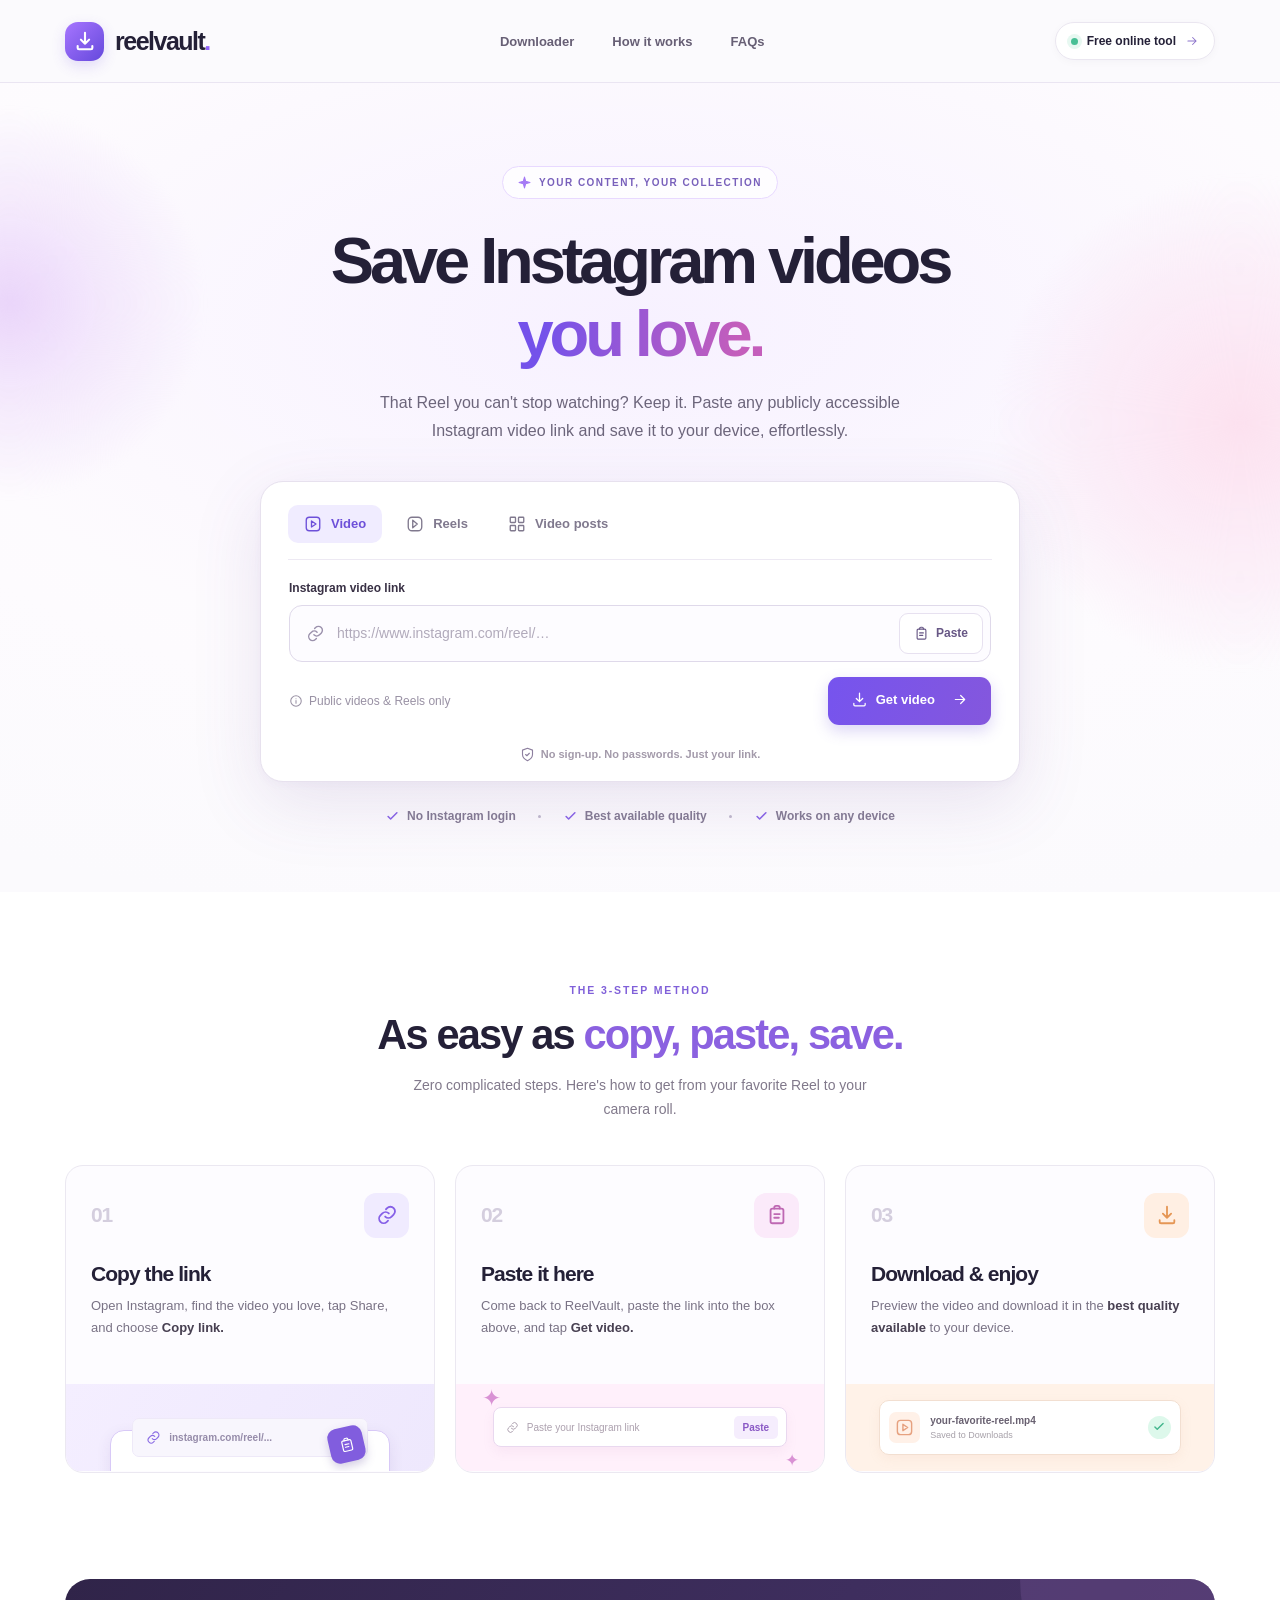
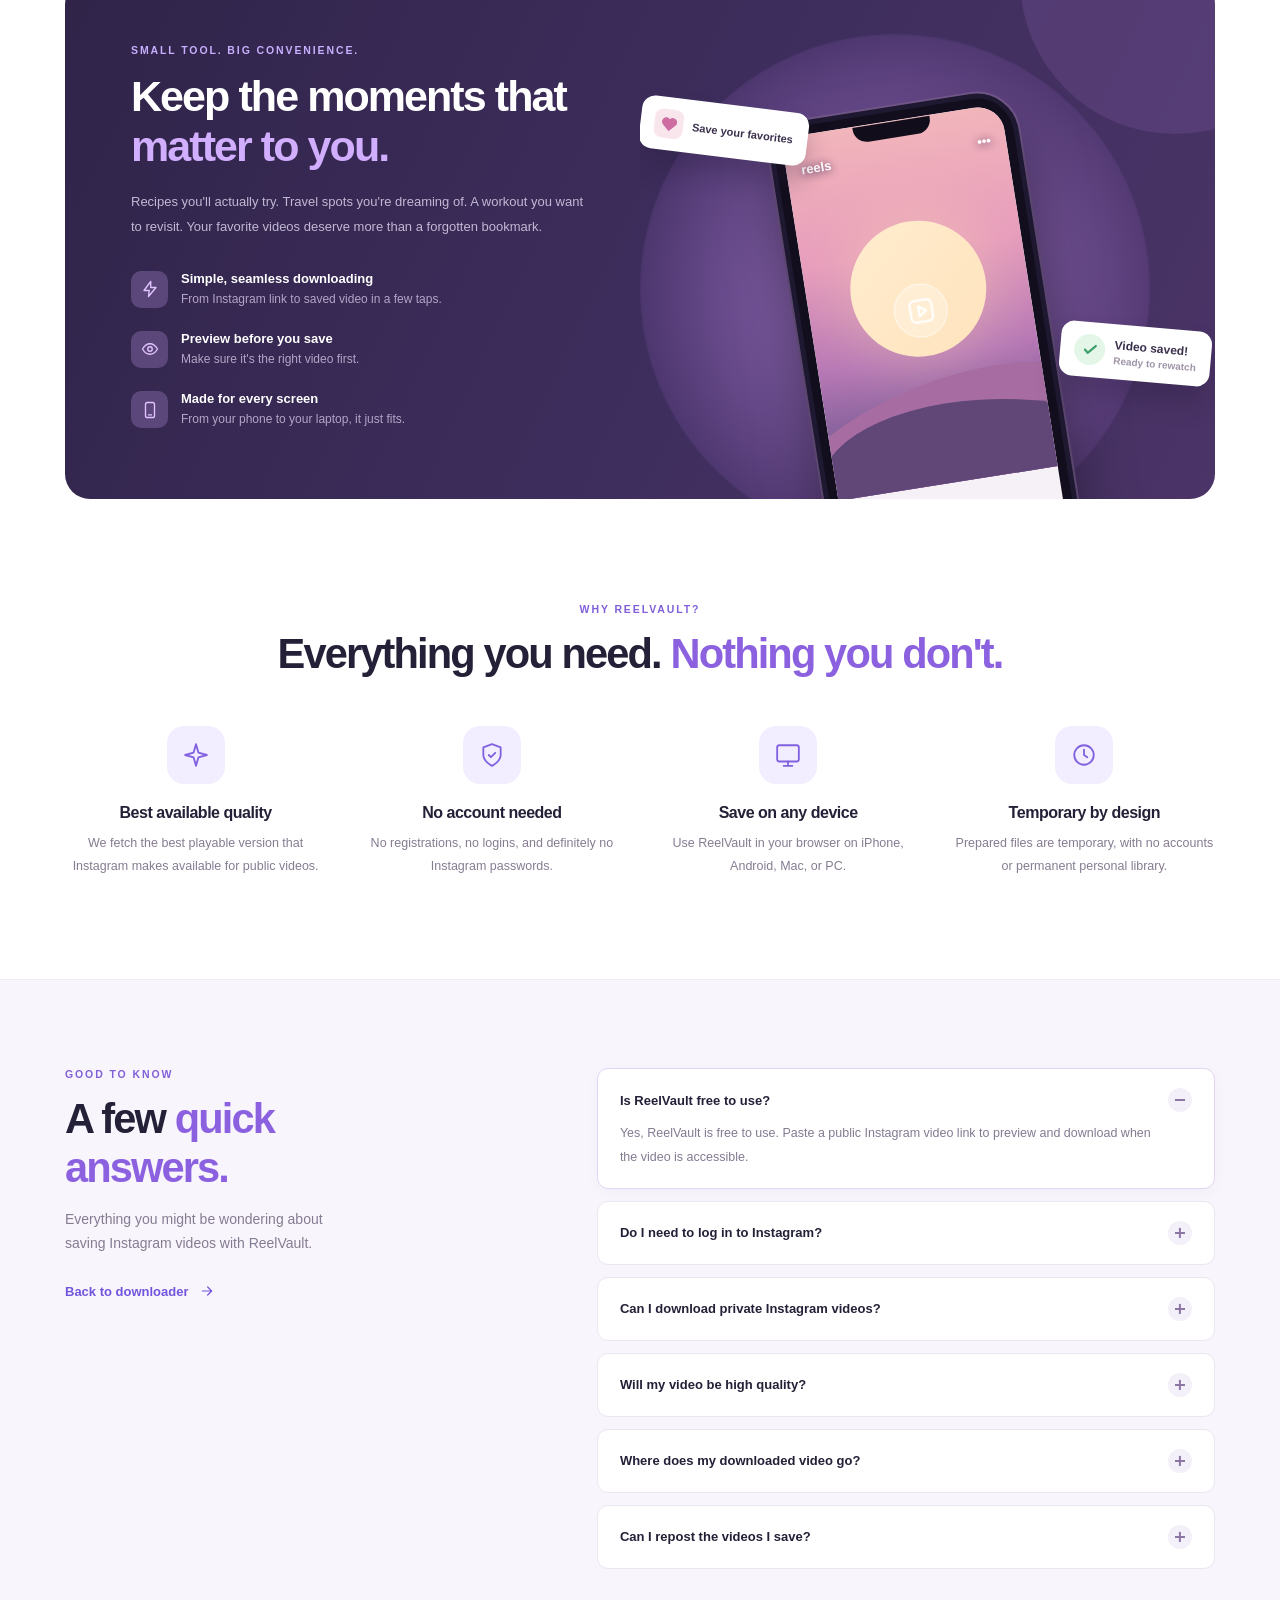
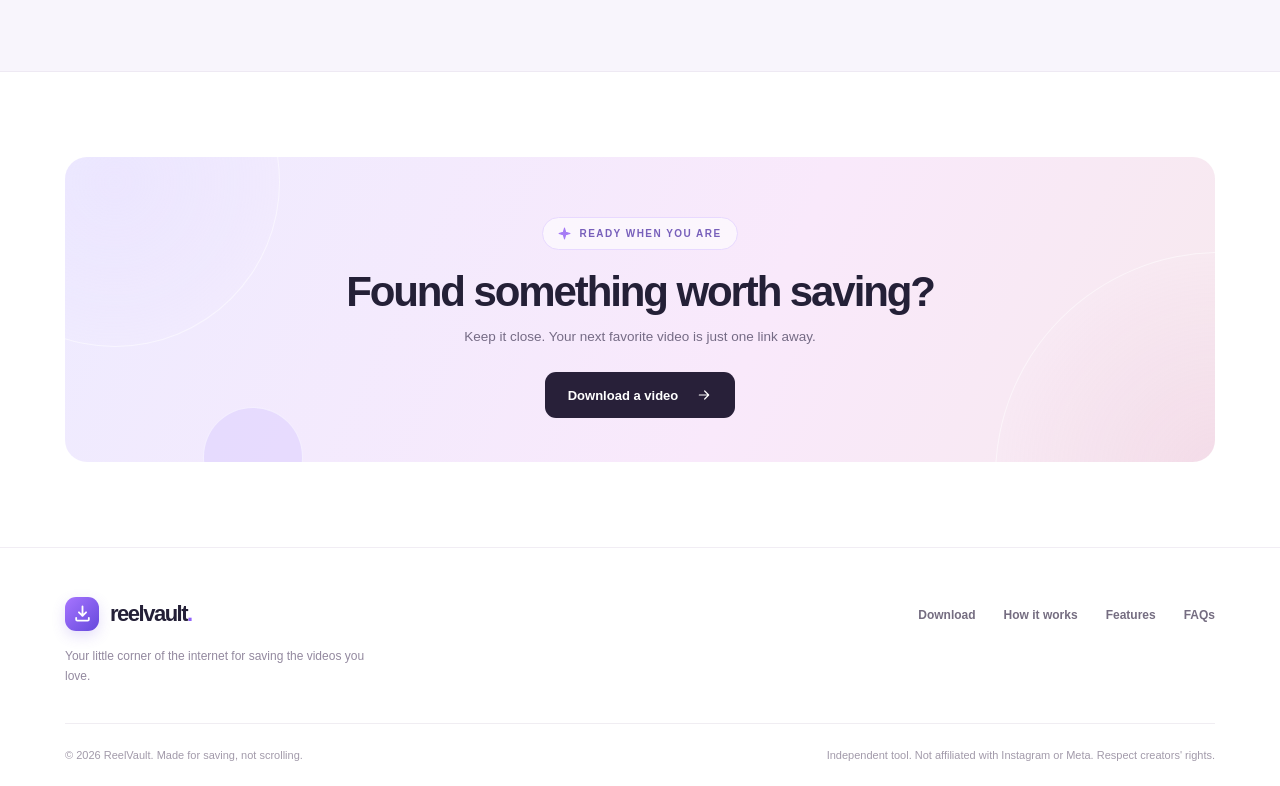
==== index.html @ 383c8a0b "Add files via upload" ====
<!DOCTYPE html>
<html lang="en">
<head>
  <meta charset="utf-8">
  <meta name="viewport" content="width=device-width,initial-scale=1,viewport-fit=cover">
  <meta name="theme-color" content="#faf9fd">
  <meta name="description" content="Save publicly accessible Instagram Reels and videos online. Paste a link, preview your video, and download in the best quality available. No login required.">
  <meta property="og:type" content="website">
  <meta property="og:title" content="ReelVault — Instagram Video Downloader">
  <meta property="og:description" content="Your favorite Instagram videos, saved for later. Just paste a link.">
  <title>Instagram Video Downloader — Download Reels & Videos | ReelVault</title>
  <link rel="icon" type="image/svg+xml" href="/favicon.svg">
  <link rel="stylesheet" href="/styles.css">
  <script src="/app.js" defer></script>
  <script type="application/ld+json">{"@context":"https://schema.org","@type":"WebApplication","name":"ReelVault Instagram Video Downloader","applicationCategory":"MultimediaApplication","operatingSystem":"Any modern browser","offers":{"@type":"Offer","price":"0","priceCurrency":"USD"},"description":"Save publicly accessible Instagram Reels and video posts with permission."}</script>
</head>
<body>
  <svg class="svg-sprite" xmlns="http://www.w3.org/2000/svg" aria-hidden="true">
    <symbol id="ico-download" viewBox="0 0 24 24"><path d="M12 3v12m0 0 4.5-4.5M12 15l-4.5-4.5M4 17.5v2A1.5 1.5 0 0 0 5.5 21h13a1.5 1.5 0 0 0 1.5-1.5v-2"/></symbol>
    <symbol id="ico-link" viewBox="0 0 24 24"><path d="M10 13.7a5 5 0 0 0 7.07 0l2.12-2.12a5 5 0 1 0-7.07-7.07L10.9 5.73M14 10.3a5 5 0 0 0-7.07 0l-2.12 2.12a5 5 0 0 0 7.07 7.07l1.25-1.25"/></symbol>
    <symbol id="ico-clipboard" viewBox="0 0 24 24"><rect x="5" y="5" width="14" height="16" rx="2"/><path d="M9 5V4a2 2 0 0 1 2-2h2a2 2 0 0 1 2 2v1M9 11h6m-6 4h5"/></symbol>
    <symbol id="ico-reel" viewBox="0 0 24 24"><rect x="3" y="3" width="18" height="18" rx="5"/><path d="m9 7 6 5-6 5z"/></symbol>
    <symbol id="ico-play" viewBox="0 0 24 24"><rect x="3" y="3" width="18" height="18" rx="4"/><path d="m10 8 6 4-6 4z"/></symbol>
    <symbol id="ico-grid" viewBox="0 0 24 24"><rect x="3" y="3" width="7" height="7" rx="1"/><rect x="14" y="3" width="7" height="7" rx="1"/><rect x="3" y="14" width="7" height="7" rx="1"/><rect x="14" y="14" width="7" height="7" rx="1"/></symbol>
    <symbol id="ico-arrow" viewBox="0 0 24 24"><path d="M5 12h14m-6-6 6 6-6 6"/></symbol>
    <symbol id="ico-check" viewBox="0 0 24 24"><path d="m5 12 4 4L19 6"/></symbol>
    <symbol id="ico-sparkle" viewBox="0 0 24 24"><path d="m12 2 2.2 7.8L22 12l-7.8 2.2L12 22l-2.2-7.8L2 12l7.8-2.2L12 2Z"/></symbol>
    <symbol id="ico-shield" viewBox="0 0 24 24"><path d="M12 22s8-4 8-10V5l-8-3-8 3v7c0 6 8 10 8 10Z"/><path d="m9 12 2 2 4-4"/></symbol>
    <symbol id="ico-zap" viewBox="0 0 24 24"><path d="m13 2-9 12h7l-1 8 10-12h-7l0-8Z"/></symbol>
    <symbol id="ico-phone" viewBox="0 0 24 24"><rect x="6" y="2" width="12" height="20" rx="2.5"/><path d="M10 18.5h4"/></symbol>
    <symbol id="ico-heart" viewBox="0 0 24 24"><path d="M20.8 4.6a5.5 5.5 0 0 0-7.8 0L12 5.7l-1.1-1.1a5.5 5.5 0 0 0-7.8 7.8L12 21l8.8-8.6a5.5 5.5 0 0 0 0-7.8Z"/></symbol>
    <symbol id="ico-monitor" viewBox="0 0 24 24"><rect x="2" y="3" width="20" height="15" rx="2"/><path d="M8 22h8m-4-4v4"/></symbol>
    <symbol id="ico-external" viewBox="0 0 24 24"><path d="M13 5h6v6m0-6-9 9"/><path d="M19 14v4a2 2 0 0 1-2 2H6a2 2 0 0 1-2-2V7a2 2 0 0 1 2-2h4"/></symbol>
    <symbol id="ico-x" viewBox="0 0 24 24"><path d="M5 5l14 14M19 5 5 19"/></symbol>
    <symbol id="ico-info" viewBox="0 0 24 24"><circle cx="12" cy="12" r="9"/><path d="M12 11v5m0-8h.01"/></symbol>
    <symbol id="ico-clock" viewBox="0 0 24 24"><circle cx="12" cy="12" r="9"/><path d="M12 7v5l3 2"/></symbol>
    <symbol id="ico-eye" viewBox="0 0 24 24"><path d="M2 12s4-7 10-7 10 7 10 7-4 7-10 7S2 12 2 12Z"/><circle cx="12" cy="12" r="3"/></symbol>
  </svg>

  <header class="site-header">
    <div class="container header-inner">
      <a class="brand" href="/" aria-label="ReelVault homepage"><span class="brand-symbol"><svg aria-hidden="true"><use href="#ico-download"/></svg></span><span>reel<span class="brand-light">vault</span><span class="brand-period">.</span></span></a>
      <nav class="main-nav" aria-label="Main navigation">
        <a href="#downloader">Downloader</a>
        <a href="#how-it-works">How it works</a>
        <a href="#faq">FAQs</a>
      </nav>
      <a class="header-pill" href="#downloader"><span class="status-dot"></span> Free online tool <svg class="small-arrow" aria-hidden="true"><use href="#ico-arrow"/></svg></a>
    </div>
  </header>

  <main>
    <section class="hero" id="downloader" aria-labelledby="hero-title">
      <div class="hero-glow glow-left" aria-hidden="true"></div><div class="hero-glow glow-right" aria-hidden="true"></div>
      <div class="container hero-content">
        <div class="eyebrow"><svg aria-hidden="true"><use href="#ico-sparkle"/></svg> YOUR CONTENT, YOUR COLLECTION</div>
        <h1 id="hero-title">Save Instagram videos <span class="gradient-text">you love.</span></h1>
        <p class="hero-description">That Reel you can't stop watching? Keep it. Paste any publicly accessible Instagram video link and save it to your device, effortlessly.</p>

        <div class="downloader-card">
          <div class="tool-tabs" role="group" aria-label="Choose Instagram content type">
            <button type="button" class="tool-tab active" data-tab="video" aria-pressed="true"><svg aria-hidden="true"><use href="#ico-play"/></svg> Video</button>
            <button type="button" class="tool-tab" data-tab="reels" aria-pressed="false"><svg aria-hidden="true"><use href="#ico-reel"/></svg> Reels</button>
            <button type="button" class="tool-tab" data-tab="posts" aria-pressed="false"><svg aria-hidden="true"><use href="#ico-grid"/></svg> Video posts</button>
          </div>
          <form id="downloader-form" novalidate>
            <label for="instagram-url" class="input-label">Instagram video link</label>
            <div class="url-field-wrap">
              <svg class="field-link-icon" aria-hidden="true"><use href="#ico-link"/></svg>
              <input id="instagram-url" name="url" type="url" inputmode="url" spellcheck="false" autocomplete="off" aria-describedby="input-help" placeholder="https://www.instagram.com/reel/…" required>
              <button type="button" class="paste-button" id="paste-btn"><svg aria-hidden="true"><use href="#ico-clipboard"/></svg> Paste</button>
            </div>
            <div class="form-actions">
              <span class="input-hint" id="input-help"><svg aria-hidden="true"><use href="#ico-info"/></svg> Public videos & Reels only</span>
              <button class="primary-button" type="submit" id="get-video-btn"><span class="button-content"><svg aria-hidden="true"><use href="#ico-download"/></svg> Get video <svg class="button-arrow" aria-hidden="true"><use href="#ico-arrow"/></svg></span><span class="loading-content" hidden><span class="spinner"></span> Finding video…</span></button>
            </div>
          </form>

          <div class="feedback" id="feedback" role="status" aria-live="polite" hidden></div>
          <div class="preview-card" id="preview-card" hidden>
            <div class="preview-eyebrow"><span class="preview-success"><svg aria-hidden="true"><use href="#ico-check"/></svg></span> Your video is ready <span class="preview-tag" id="preview-tag">REEL</span></div>
            <div class="preview-body">
              <div class="preview-thumbnail" id="preview-thumbnail"><svg aria-hidden="true"><use href="#ico-play"/></svg></div>
              <div class="preview-details">
                <div class="preview-mini">INSTAGRAM VIDEO</div>
                <h3 id="preview-title">Instagram video</h3>
                <p id="preview-meta">MP4 · Best available quality</p>
                <button class="secondary-download" id="save-video-btn" type="button"><span class="save-label"><svg aria-hidden="true"><use href="#ico-download"/></svg> Download video</span><span class="save-loading" hidden><span class="spinner"></span> Preparing download…</span></button>
              </div>
            </div>
          </div>
          <p class="tool-footer"><svg aria-hidden="true"><use href="#ico-shield"/></svg> No sign-up. No passwords. Just your link.</p>
        </div>

        <div class="hero-trust" aria-label="Features"><span><svg aria-hidden="true"><use href="#ico-check"/></svg> No Instagram login</span><i></i><span><svg aria-hidden="true"><use href="#ico-check"/></svg> Best available quality</span><i></i><span><svg aria-hidden="true"><use href="#ico-check"/></svg> Works on any device</span></div>
      </div>
    </section>

    <section class="steps-section" id="how-it-works" aria-labelledby="steps-title">
      <div class="container">
        <div class="section-title centered"><span class="section-kicker">THE 3-STEP METHOD</span><h2 id="steps-title">As easy as <em>copy, paste, save.</em></h2><p>Zero complicated steps. Here's how to get from your favorite Reel to your camera roll.</p></div>
        <div class="step-grid">
          <article class="step-card"><div class="step-head"><span class="step-number">01</span><span class="step-icon purple-icon"><svg aria-hidden="true"><use href="#ico-link"/></svg></span></div><h3>Copy the link</h3><p>Open Instagram, find the video you love, tap Share, and choose <strong>Copy link.</strong></p><div class="step-illustration link-illustration" aria-hidden="true"><span class="mock-browser-line"></span><span class="mock-url"><svg><use href="#ico-link"/></svg> instagram.com/reel/...</span><span class="mock-cursor"><svg><use href="#ico-clipboard"/></svg></span></div></article>
          <article class="step-card"><div class="step-head"><span class="step-number">02</span><span class="step-icon pink-icon"><svg aria-hidden="true"><use href="#ico-clipboard"/></svg></span></div><h3>Paste it here</h3><p>Come back to ReelVault, paste the link into the box above, and tap <strong>Get video.</strong></p><div class="step-illustration paste-illustration" aria-hidden="true"><span class="fake-paste-input"><svg><use href="#ico-link"/></svg> Paste your Instagram link <span>Paste</span></span><span class="tiny-spark tiny-spark-1">✦</span><span class="tiny-spark tiny-spark-2">✦</span></div></article>
          <article class="step-card"><div class="step-head"><span class="step-number">03</span><span class="step-icon orange-icon"><svg aria-hidden="true"><use href="#ico-download"/></svg></span></div><h3>Download & enjoy</h3><p>Preview the video and download it in the <strong>best quality available</strong> to your device.</p><div class="step-illustration save-illustration" aria-hidden="true"><span class="save-file"><svg><use href="#ico-play"/></svg><span><b>your-favorite-reel.mp4</b><small>Saved to Downloads</small></span><span class="file-check"><svg><use href="#ico-check"/></svg></span></span></div></article>
        </div>
      </div>
    </section>

    <section class="feature-section" id="features" aria-labelledby="feature-title">
      <div class="container feature-shell">
        <div class="feature-copy"><span class="section-kicker light-kicker">SMALL TOOL. BIG CONVENIENCE.</span><h2 id="feature-title">Keep the moments that <em>matter to you.</em></h2><p>Recipes you'll actually try. Travel spots you're dreaming of. A workout you want to revisit. Your favorite videos deserve more than a forgotten bookmark.</p>
          <ul class="feature-list">
            <li><span><svg aria-hidden="true"><use href="#ico-zap"/></svg></span><div><strong>Simple, seamless downloading</strong><small>From Instagram link to saved video in a few taps.</small></div></li>
            <li><span><svg aria-hidden="true"><use href="#ico-eye"/></svg></span><div><strong>Preview before you save</strong><small>Make sure it's the right video first.</small></div></li>
            <li><span><svg aria-hidden="true"><use href="#ico-phone"/></svg></span><div><strong>Made for every screen</strong><small>From your phone to your laptop, it just fits.</small></div></li>
          </ul>
        </div>
        <div class="feature-art" aria-hidden="true">
          <div class="art-orb orb-a"></div><div class="art-orb orb-b"></div>
          <div class="floating-note note-left"><span class="note-icon"><svg><use href="#ico-heart"/></svg></span> Save your favorites</div>
          <div class="phone-device"><div class="phone-notch"></div><div class="phone-screen"><div class="screen-top"><span>reels</span><span>•••</span></div><div class="screen-art"><div class="sun-disk"></div><div class="rolling-hill hill-back"></div><div class="rolling-hill hill-front"></div><div class="screen-play"><svg><use href="#ico-play"/></svg></div></div><div class="screen-actions"><span>♥</span><span>↗</span><span>⌑</span></div><div class="screen-caption"><div></div><div></div><div></div></div></div></div>
          <div class="floating-note note-right"><span class="note-check"><svg><use href="#ico-check"/></svg></span><span><b>Video saved!</b><small>Ready to rewatch</small></span></div>
        </div>
      </div>
    </section>

    <section class="benefits-section" aria-labelledby="benefits-title"><div class="container"><div class="section-title centered"><span class="section-kicker">WHY REELVAULT?</span><h2 id="benefits-title">Everything you need. <em>Nothing you don't.</em></h2></div><div class="benefit-grid">
      <article class="benefit"><div class="benefit-icon"><svg aria-hidden="true"><use href="#ico-sparkle"/></svg></div><h3>Best available quality</h3><p>We fetch the best playable version that Instagram makes available for public videos.</p></article>
      <article class="benefit"><div class="benefit-icon"><svg aria-hidden="true"><use href="#ico-shield"/></svg></div><h3>No account needed</h3><p>No registrations, no logins, and definitely no Instagram passwords.</p></article>
      <article class="benefit"><div class="benefit-icon"><svg aria-hidden="true"><use href="#ico-monitor"/></svg></div><h3>Save on any device</h3><p>Use ReelVault in your browser on iPhone, Android, Mac, or PC.</p></article>
      <article class="benefit"><div class="benefit-icon"><svg aria-hidden="true"><use href="#ico-clock"/></svg></div><h3>Temporary by design</h3><p>Prepared files are temporary, with no accounts or permanent personal library.</p></article>
    </div></div></section>

    <section class="faq-section" id="faq" aria-labelledby="faq-title"><div class="container faq-layout"><div class="faq-intro"><span class="section-kicker">GOOD TO KNOW</span><h2 id="faq-title">A few <em>quick answers.</em></h2><p>Everything you might be wondering about saving Instagram videos with ReelVault.</p><a href="#downloader" class="text-link">Back to downloader <svg aria-hidden="true"><use href="#ico-arrow"/></svg></a></div>
      <div class="faq-list">
        <details open><summary>Is ReelVault free to use?<span class="faq-plus"></span></summary><p>Yes, ReelVault is free to use. Paste a public Instagram video link to preview and download when the video is accessible.</p></details>
        <details><summary>Do I need to log in to Instagram?<span class="faq-plus"></span></summary><p>No. ReelVault never asks for your Instagram username or password. It only supports directly accessible public Reels and video posts.</p></details>
        <details><summary>Can I download private Instagram videos?<span class="faq-plus"></span></summary><p>No. Private, deleted, restricted, or login-required content isn't supported. Instagram can also block access to some public content.</p></details>
        <details><summary>Will my video be high quality?<span class="faq-plus"></span></summary><p>We attempt the best available MP4 video stream. Actual quality depends on what Instagram makes publicly accessible, and some videos may be unavailable.</p></details>
        <details><summary>Where does my downloaded video go?<span class="faq-plus"></span></summary><p>Usually your device's Downloads folder. On iPhone, check Safari Downloads or the Files app. You can then save the clip to Photos if you want.</p></details>
        <details><summary>Can I repost the videos I save?<span class="faq-plus"></span></summary><p>Only download and use content you own or have permission to save. Reposting or commercial reuse may require permission from the copyright holder.</p></details>
      </div>
    </div></section>

    <section class="closing-section"><div class="container closing-card"><div class="closing-decoration" aria-hidden="true"><span></span><span></span><span></span></div><div class="closing-content"><div class="eyebrow closing-eyebrow"><svg aria-hidden="true"><use href="#ico-sparkle"/></svg> READY WHEN YOU ARE</div><h2>Found something worth saving?</h2><p>Keep it close. Your next favorite video is just one link away.</p><a href="#downloader" class="closing-button">Download a video <svg aria-hidden="true"><use href="#ico-arrow"/></svg></a></div></div></section>
  </main>

  <footer class="site-footer"><div class="container"><div class="footer-main"><div><a class="brand footer-brand" href="/"><span class="brand-symbol"><svg aria-hidden="true"><use href="#ico-download"/></svg></span><span>reel<span class="brand-light">vault</span><span class="brand-period">.</span></span></a><p>Your little corner of the internet for saving the videos you love.</p></div><nav aria-label="Footer navigation"><a href="#downloader">Download</a><a href="#how-it-works">How it works</a><a href="#features">Features</a><a href="#faq">FAQs</a></nav></div><div class="footer-bottom"><span>© <span id="year">2026</span> ReelVault. Made for saving, not scrolling.</span><span>Independent tool. Not affiliated with Instagram or Meta. Respect creators' rights.</span></div></div></footer>
</body>
</html>
---- styles.css ----
:root{--ink:#242037;--ink-soft:#544e68;--muted:#797486;--purple:#7051e8;--purple-dark:#5638cb;--pink:#c75dbb;--paper:#fbfafd;--white:#fff;--border:#eae6f0;--radius:20px;--shadow:0 20px 65px rgba(63,42,122,.10);--font:Inter,ui-sans-serif,-apple-system,BlinkMacSystemFont,"Segoe UI",sans-serif}
*{box-sizing:border-box}html{scroll-behavior:smooth;scroll-padding-top:100px}body{margin:0;background:var(--paper);font-family:var(--font);color:var(--ink);-webkit-font-smoothing:antialiased}button,input{font:inherit}button{cursor:pointer}button:disabled{cursor:wait}a{color:inherit;text-decoration:none}svg{width:20px;height:20px;fill:none;stroke:currentColor;stroke-width:1.8;stroke-linecap:round;stroke-linejoin:round;flex-shrink:0}h1,h2,h3,p{margin-top:0}h1,h2,h3{letter-spacing:-.045em}p{line-height:1.7}.svg-sprite{position:absolute;width:0;height:0;overflow:hidden}.container{width:min(1150px,calc(100% - 56px));margin-inline:auto}
.site-header{height:83px;background:rgba(251,250,253,.90);border-bottom:1px solid rgba(230,224,240,.80);position:relative;z-index:10;backdrop-filter:blur(15px)}.header-inner{height:100%;display:flex;align-items:center;justify-content:space-between;gap:24px}.brand{display:inline-flex;align-items:center;gap:11px;font-size:25px;font-weight:850;letter-spacing:-1.5px;line-height:1;white-space:nowrap}.brand-symbol{width:39px;height:39px;border-radius:13px;background:linear-gradient(135deg,#a775ff,#6549dc);display:grid;place-items:center;box-shadow:0 5px 14px rgba(111,79,223,.19)}.brand-symbol svg{color:white;width:22px;height:22px;stroke-width:2.3}.brand-light{font-weight:560}.brand-period{color:#9162fa}.main-nav{display:flex;align-items:center;gap:38px;margin-left:auto;margin-right:auto}.main-nav a{font-size:13px;font-weight:650;color:#675f75;transition:color .2s}.main-nav a:hover,.footer-main nav a:hover{color:var(--purple)}.header-pill{display:flex;align-items:center;gap:9px;padding:11px 15px;background:#fff;border:1px solid var(--border);border-radius:50px;font-size:12px;font-weight:750;white-space:nowrap;box-shadow:0 2px 9px rgba(30,20,70,.03)}.header-pill:hover{border-color:#d8cef3}.status-dot{height:7px;width:7px;background:#48bf95;border-radius:50%;box-shadow:0 0 0 4px #e7f8f1}.small-arrow{width:14px;height:14px;color:#8c74cb}
.hero{min-height:686px;padding:83px 0 68px;position:relative;overflow:hidden;background:radial-gradient(ellipse 100% 75% at 50% 30%,#f7f1ff 0%,rgba(255,252,255,.6) 58%,#fbfafd 100%)}.hero-glow{position:absolute;border-radius:50%;pointer-events:none;filter:blur(3px)}.glow-left{height:400px;width:400px;background:radial-gradient(circle,#ead5fa 0,rgba(234,213,250,.5) 30%,transparent 69%);left:-190px;top:20px}.glow-right{height:500px;width:500px;background:radial-gradient(circle,#fce1ef 0,rgba(250,222,241,.38) 45%,transparent 70%);right:-210px;top:90px}.hero-content{position:relative;text-align:center;max-width:970px}.eyebrow{display:inline-flex;align-items:center;gap:8px;border:1px solid #e8d9ff;background:rgba(255,255,255,.78);padding:9px 15px;border-radius:99px;font-size:10px;letter-spacing:.145em;color:#7860bb;font-weight:800}.eyebrow svg{width:13px;height:13px;stroke-width:2;fill:#a57af5;stroke:#a57af5}.hero h1{font-size:clamp(43px,5.2vw,65px);line-height:1.13;letter-spacing:-.063em;font-weight:850;max-width:810px;margin:25px auto 18px}.gradient-text{background:linear-gradient(95deg,#7452ea 11%,#c45ebb 90%);-webkit-background-clip:text;background-clip:text;color:transparent}.hero-description{max-width:590px;margin:0 auto 36px;color:#6c657b;font-size:16px;line-height:1.75}.downloader-card{width:min(760px,100%);margin:0 auto;background:white;border:1px solid #e7e1ee;border-radius:23px;padding:23px 28px 17px;text-align:left;box-shadow:0 21px 70px rgba(99,70,150,.13),0 3px 10px rgba(99,70,150,.03);position:relative}.tool-tabs{display:flex;align-items:center;gap:8px;border-bottom:1px solid #ede9f3;margin:0 -1px 21px;padding-bottom:16px}.tool-tab{display:inline-flex;align-items:center;justify-content:center;gap:9px;border:0;background:transparent;color:#80798e;padding:10px 16px;font-size:13px;font-weight:700;border-radius:10px;transition:background .2s,color .2s}.tool-tab svg{height:18px;width:18px}.tool-tab:hover{background:#f5f2ff;color:var(--purple)}.tool-tab.active{color:#6d50d9;background:#f0ecff}.input-label{display:block;font-size:12px;font-weight:800;margin:0 0 10px;color:#393145}.url-field-wrap{border:1.5px solid #dfd9ea;background:#fdfcff;border-radius:13px;display:flex;align-items:center;gap:12px;padding:7px 7px 7px 16px;transition:border-color .2s,box-shadow .2s}.url-field-wrap:focus-within{border-color:#967bf2;box-shadow:0 0 0 4px rgba(117,84,232,.09)}.field-link-icon{width:19px;height:19px;color:#9b91ac}.url-field-wrap input{border:none;outline:none;min-width:0;flex:1;background:transparent;font-size:14px;color:var(--ink);padding:12px 0}.url-field-wrap input::placeholder{color:#b1aabb}.paste-button{border:1px solid #e7e1f0;border-radius:9px;display:inline-flex;align-items:center;justify-content:center;gap:7px;padding:12px 14px;background:#fff;color:#675785;font-size:12px;font-weight:800;transition:background .2s}.paste-button:hover{background:#f5f0ff;border-color:#d9cdf8}.paste-button svg{width:15px;height:15px}.form-actions{display:flex;justify-content:space-between;align-items:center;margin-top:15px;gap:16px}.input-hint{display:flex;align-items:center;gap:6px;font-size:12px;color:#9991a4}.input-hint svg{width:14px;height:14px}.primary-button{border:0;color:white;background:linear-gradient(108deg,#7654ee,#8457dd);border-radius:11px;box-shadow:0 6px 15px rgba(109,82,218,.24);min-height:48px;padding:0 23px;font-size:13px;font-weight:800;transition:transform .2s,filter .2s}.primary-button:hover:not(:disabled),.secondary-download:hover:not(:disabled){transform:translateY(-2px);filter:brightness(1.035)}.primary-button svg{width:17px;height:17px}.button-content,.loading-content,.save-label,.save-loading{display:inline-flex;align-items:center;justify-content:center;gap:8px}.button-content[hidden],.loading-content[hidden],.save-label[hidden],.save-loading[hidden]{display:none}.button-arrow{margin-left:9px;width:16px!important}.tool-footer{text-align:center;color:#a39aaa;font-size:11px;font-weight:550;display:flex;align-items:center;justify-content:center;gap:6px;margin:20px 0 0}.tool-footer svg{width:15px;height:15px;color:#8d7f9f}.hero-trust{display:flex;align-items:center;justify-content:center;gap:22px;margin-top:27px;color:#857c94;font-size:12px;font-weight:600}.hero-trust span{display:flex;align-items:center;gap:7px}.hero-trust svg{width:15px;height:15px;color:#8a65e8;stroke-width:2.5}.hero-trust i{display:block;width:3px;height:3px;background:#c1b9cd;border-radius:50%}
.feedback{margin-top:19px;padding:13px 15px;border-radius:10px;font-size:12.5px;line-height:1.6;font-weight:550}.feedback.error{background:#fff2f1;border:1px solid #fad8d8;color:#a44950}.feedback.info{background:#f3f0fd;border:1px solid #e2dbf9;color:#715fa7}.feedback.success{background:#effaf5;border:1px solid #cfecdf;color:#337e59}.preview-card{border:1px solid #e9e1f2;border-radius:14px;background:#fcfafe;margin-top:19px;padding:16px}.preview-card[hidden],.feedback[hidden]{display:none}.preview-eyebrow{display:flex;align-items:center;gap:8px;font-size:12px;font-weight:800;color:#413e50;margin-bottom:14px}.preview-success{width:22px;height:22px;background:#dcf7e8;color:#339a62;border-radius:50%;display:grid;place-items:center}.preview-success svg{width:14px;height:14px}.preview-tag{margin-left:auto;color:#7d65bc;background:#f0eaff;padding:5px 9px;border-radius:20px;font-size:10px;letter-spacing:.06em}.preview-body{display:flex;gap:19px;align-items:center}.preview-thumbnail{width:113px;height:123px;flex-shrink:0;display:grid;place-items:center;background:linear-gradient(140deg,#f1b3b5,#955cbb 58%,#6c64c5);border-radius:11px;position:relative;overflow:hidden;color:white}.preview-thumbnail>svg{width:30px;height:30px;z-index:1;filter:drop-shadow(0 1px 4px #0003)}.preview-thumbnail img{position:absolute;inset:0;width:100%;height:100%;object-fit:cover}.preview-details{min-width:0;flex:1}.preview-mini{font-size:10px;font-weight:850;letter-spacing:.13em;color:#9685ad;margin-bottom:7px}.preview-details h3{font-size:16px;line-height:1.35;letter-spacing:-.025em;margin:0 0 5px;overflow-wrap:anywhere;display:-webkit-box;-webkit-box-orient:vertical;-webkit-line-clamp:2;overflow:hidden}.preview-details p{font-size:12px;color:#998fa9;margin:0 0 11px;line-height:1.5}.secondary-download{background:#242035;color:#fff;border:0;border-radius:9px;padding:11px 14px;font-size:12px;font-weight:800;transition:transform .2s,filter .2s}.secondary-download svg{width:15px;height:15px}.spinner{display:inline-block;width:15px;height:15px;border-radius:50%;border:2px solid currentColor;border-right-color:transparent;animation:spin .75s linear infinite;vertical-align:middle}@keyframes spin{to{transform:rotate(360deg)}}
.section-kicker{display:block;color:#8060d9;font-size:10.5px;letter-spacing:.18em;font-weight:900;margin-bottom:15px}.section-title h2,.feature-copy h2,.faq-intro h2{font-size:clamp(32px,3.25vw,44px);line-height:1.17;font-weight:840;margin:0 0 15px}.section-title h2 em,.feature-copy h2 em,.faq-intro h2 em{font-style:normal;color:#8b61e0}.section-title p{color:#81798b;max-width:500px;margin:0 auto;font-size:14px}.centered{text-align:center}.steps-section{padding:92px 0 106px;background:#fff}.step-grid{display:grid;grid-template-columns:repeat(3,minmax(0,1fr));gap:20px;margin-top:43px}.step-card{background:#fdfcff;border:1px solid #ebe8f1;border-radius:18px;padding:27px 25px 0;min-height:308px;overflow:hidden;transition:transform .2s,box-shadow .2s}.step-card:hover{transform:translateY(-4px);box-shadow:0 14px 32px #483f6410}.step-head{display:flex;align-items:center;justify-content:space-between;margin-bottom:24px}.step-number{color:#d4cede;font-size:21px;font-weight:850;letter-spacing:-.06em}.step-icon{height:45px;width:45px;display:grid;place-items:center;border-radius:12px}.step-icon svg{width:22px;height:22px;stroke-width:2}.purple-icon{background:#f0ebff;color:#8660e7}.pink-icon{background:#fbeafa;color:#be68b3}.orange-icon{background:#ffefe3;color:#e59655}.step-card h3{font-size:21px;font-weight:830;margin:0 0 9px}.step-card p{font-size:13px;line-height:1.7;color:#797285;margin:0;min-height:72px}.step-card p strong{color:#484052;font-weight:730}.step-illustration{position:relative;margin:17px -25px 0;height:87px;background:linear-gradient(120deg,#f4eeff,#eee8fd);overflow:hidden}.link-illustration{display:flex;align-items:flex-end;justify-content:center}.mock-browser-line{position:absolute;height:69px;border:1px solid #d8c9f7;border-radius:14px 14px 0 0;background:#fff;left:12%;width:76%;bottom:-28px;box-shadow:0 5px 15px #45318316}.mock-url{display:flex;align-items:center;gap:8px;white-space:nowrap;position:relative;bottom:14px;background:#f8f6fd;padding:11px 13px;width:64%;border-radius:7px;font-size:10px;font-weight:700;color:#968caa;border:1px solid #eee9f8}.mock-url svg{width:15px;height:15px;color:#8c6ee4}.mock-cursor{position:absolute;right:19%;bottom:9px;display:grid;place-items:center;background:#815dde;color:white;border-radius:9px;width:35px;height:35px;box-shadow:0 4px 10px #6652a04a;transform:rotate(-13deg)}.mock-cursor svg{height:16px;width:16px}.paste-illustration{background:#fff0fb;display:grid;place-items:center}.fake-paste-input{height:40px;width:80%;background:white;border:1px solid #e9d8ef;box-shadow:0 5px 12px #b57fb015;display:flex;align-items:center;gap:8px;padding:7px 8px 7px 12px;border-radius:8px;color:#aca0ae;font-size:10px;white-space:nowrap}.fake-paste-input svg{width:13px;height:13px}.fake-paste-input span{margin-left:auto;background:#f5edfd;color:#8a59c5;padding:6px 9px;border-radius:5px;font-size:10px;font-weight:700}.tiny-spark{position:absolute;color:#d992d4;font-size:23px}.tiny-spark-1{top:1px;left:26px}.tiny-spark-2{bottom:0;right:25px;font-size:17px}.save-illustration{background:#fff2e8;display:grid;place-items:center}.save-file{width:82%;height:55px;background:white;border:1px solid #f2dfd1;display:flex;align-items:center;border-radius:10px;gap:10px;padding:9px;box-shadow:0 4px 12px #d6a58719}.save-file>svg{width:31px;height:31px;color:#e6a17f;background:#fff1e8;border-radius:7px;padding:6px}.save-file>span:nth-child(2){display:flex;flex-direction:column;min-width:0}.save-file b{font-size:10px;font-weight:850;color:#686070;white-space:nowrap;overflow:hidden;text-overflow:ellipsis}.save-file small{font-size:9px;color:#a7a1a9;margin-top:4px}.file-check{width:23px;height:23px;display:grid;place-items:center;border-radius:50%;color:#45b78e;background:#ddf8eb;margin-left:auto}.file-check svg{width:14px;height:14px;stroke-width:2.5}
.feature-section{padding:0 0 94px;background:#fff}.feature-shell{background:linear-gradient(115deg,#302449 0%,#3e2e5e 57%,#4b3467 100%);min-height:520px;border-radius:25px;display:grid;grid-template-columns:1fr 1fr;overflow:hidden;position:relative}.feature-copy{padding:65px 20px 60px 66px;position:relative;z-index:2}.light-kicker{color:#c9afff}.feature-copy h2{color:#fff;max-width:460px;font-size:43px}.feature-copy h2 em{color:#d2aeff}.feature-copy>p{color:#c3b8d4;max-width:456px;font-size:13px;line-height:1.9;margin:19px 0 31px}.feature-list{padding:0;margin:0;list-style:none;display:grid;gap:22px}.feature-list li{display:flex;align-items:flex-start;gap:13px}.feature-list li>span{width:37px;height:37px;border-radius:10px;background:#5b477a;color:#e1c4ff;display:grid;place-items:center;flex-shrink:0}.feature-list li>span svg{width:18px;height:18px}.feature-list li div{display:flex;flex-direction:column;gap:4px}.feature-list strong{color:#fff;font-size:13px;font-weight:800}.feature-list small{color:#b3a5c7;font-size:12px;line-height:1.6}.feature-art{min-height:500px;position:relative;display:flex;align-items:flex-end;justify-content:center;overflow:hidden}.art-orb{position:absolute;border-radius:50%;background:radial-gradient(circle,#9e74c5,rgba(138,90,178,.22) 70%,transparent 72%)}.orb-a{height:510px;width:510px;left:0;top:55px}.orb-b{height:310px;width:310px;right:-115px;top:-155px;background:#67498777}.phone-device{position:relative;margin-bottom:-110px;width:250px;height:505px;padding:9px;background:#130e1d;border:5px solid #1e1830;border-radius:42px;box-shadow:0 35px 55px #1710208a,0 0 0 2px #74598b;transform:rotate(-9deg);z-index:3}.phone-screen{background:#f6f1f7;border-radius:27px;height:100%;overflow:hidden;position:relative}.phone-notch{position:absolute;top:10px;width:78px;height:16px;background:#110d1b;border-radius:0 0 14px 14px;left:calc(50% - 39px);z-index:5}.screen-top{position:absolute;top:27px;left:15px;right:15px;display:flex;justify-content:space-between;color:#fff;font-size:13px;font-weight:850;z-index:5;text-shadow:0 1px 8px #3e274d}.screen-art{height:77%;position:relative;background:linear-gradient(180deg,#f2b5bb 0%,#e79cbd 36%,#b677b6 65%,#574d81 100%);overflow:hidden}.sun-disk{position:absolute;width:136px;height:136px;border-radius:50%;background:linear-gradient(135deg,#ffecce,#ffe3bd);left:44px;top:102px;box-shadow:0 0 70px #ffdfad77}.rolling-hill{position:absolute;width:390px;height:190px;border-radius:50% 50% 0 0}.hill-back{left:-80px;top:265px;background:#a76da3;transform:rotate(-13deg)}.hill-front{left:-20px;top:293px;background:#614778;transform:rotate(11deg)}.screen-play{position:absolute;left:calc(50% - 27px);top:45%;width:54px;height:54px;border:1.5px solid #ffffffaa;background:#ffffff44;backdrop-filter:blur(8px);border-radius:50%;display:grid;place-items:center;color:white}.screen-play svg{width:29px;height:29px}.screen-actions{display:flex;gap:14px;color:#8a688e;font-size:25px;padding:9px 18px 0}.screen-caption{display:grid;gap:7px;margin:13px 18px}.screen-caption div{background:#dbd2dd;height:6px;border-radius:10px;width:82%}.screen-caption div:nth-child(2){width:64%}.screen-caption div:nth-child(3){width:38%}.floating-note{position:absolute;background:white;border-radius:13px;padding:12px 14px;display:flex;gap:9px;align-items:center;z-index:5;box-shadow:0 17px 25px #241b3845;color:#3a304c;white-space:nowrap;font-size:11px;font-weight:800}.note-left{top:125px;left:0;transform:rotate(7deg)}.note-icon{height:29px;width:29px;border-radius:8px;background:#f9e6ed;color:#cd6da2;display:grid;place-items:center}.note-icon svg{height:16px;width:16px;fill:currentColor}.note-right{right:4px;bottom:118px;transform:rotate(5deg)}.note-check{height:31px;width:31px;border-radius:50%;background:#e4f6e8;color:#3da16e;display:grid;place-items:center}.note-check svg{height:18px;width:18px;stroke-width:3}.note-right>span:last-child{display:flex;flex-direction:column;gap:3px}.note-right b{font-size:12px}.note-right small{font-size:10px;color:#9e94a7;font-weight:550}
.benefits-section{padding:10px 0 102px;background:#fff}.benefit-grid{display:grid;grid-template-columns:repeat(4,1fr);gap:35px;margin-top:48px}.benefit{text-align:center}.benefit-icon{height:58px;width:58px;border-radius:17px;background:#f2edff;color:#8061df;display:grid;place-items:center;margin:0 auto 20px}.benefit-icon svg{width:26px;height:26px;stroke-width:1.7}.benefit h3{font-size:16px;font-weight:800;letter-spacing:-.03em;margin-bottom:10px}.benefit p{font-size:12.5px;color:#867c91;line-height:1.8;margin:0}.faq-section{padding:88px 0 102px;background:#f8f5fc;border-top:1px solid #f0ecf4;border-bottom:1px solid #eee9f3}.faq-layout{display:grid;grid-template-columns:.85fr 1.15fr;gap:75px}.faq-intro h2{max-width:330px}.faq-intro p{color:#857b92;font-size:14px;max-width:300px}.text-link{display:inline-flex;align-items:center;gap:10px;color:#7255dc;font-size:13px;font-weight:750;margin-top:14px}.text-link svg{width:16px;height:16px}.faq-list{display:grid;gap:12px}.faq-list details{background:#fff;border:1px solid #ebe6ef;border-radius:11px;padding:19px 22px;transition:border .2s}.faq-list details[open]{border-color:#e1d6f6;box-shadow:0 4px 15px #3d235808}.faq-list summary{font-size:13px;font-weight:800;display:flex;align-items:center;justify-content:space-between;gap:16px;cursor:pointer;list-style:none}.faq-list summary::-webkit-details-marker{display:none}.faq-plus{width:24px;height:24px;flex-shrink:0;background:#f4f0f9;border-radius:50%;position:relative}.faq-plus::before,.faq-plus::after{content:"";position:absolute;width:10px;height:1.8px;background:#8b76a4;top:11px;left:7px}.faq-plus::after{transform:rotate(90deg);transition:transform .2s}.faq-list details[open] .faq-plus::after{transform:rotate(0)}.faq-list details p{font-size:12.5px;line-height:1.85;color:#847a91;margin:10px 40px 0 0}
.closing-section{background:#fff;padding:85px 0}.closing-card{min-height:305px;background:linear-gradient(115deg,#eeebff,#f9e9fb 60%,#f7e9ee);border-radius:22px;text-align:center;display:grid;place-items:center;position:relative;overflow:hidden}.closing-content{position:relative;z-index:2;padding:35px}.closing-eyebrow{background:#ffffff99}.closing-content h2{font-size:clamp(29px,3.35vw,42px);letter-spacing:-.05em;margin:18px 0 10px}.closing-content p{color:#756b85;font-size:13.5px;margin-bottom:24px}.closing-button{background:#282039;color:white;border-radius:11px;display:inline-flex;align-items:center;gap:18px;padding:15px 23px;font-size:13px;font-weight:750;transition:transform .2s}.closing-button:hover{transform:translateY(-2px)}.closing-button svg{width:16px;height:16px}.closing-decoration span{position:absolute;border-radius:50%;border:1px solid #fff8}.closing-decoration span:nth-child(1){height:330px;width:330px;left:-115px;top:-140px;background:radial-gradient(circle,#e1d4ff33,transparent 70%)}.closing-decoration span:nth-child(2){height:450px;width:450px;right:-230px;bottom:-240px;background:radial-gradient(circle,#e6a7d233,transparent 70%)}.closing-decoration span:nth-child(3){height:100px;width:100px;left:12%;bottom:-45px;background:#d8caff77}
.site-footer{background:#fff;border-top:1px solid #f1edf4;padding:49px 0 25px}.footer-main{display:flex;justify-content:space-between;gap:35px;padding-bottom:36px}.footer-brand{font-size:22px}.footer-brand .brand-symbol{height:34px;width:34px;border-radius:11px}.footer-brand .brand-symbol svg{width:19px;height:19px}.footer-main p{font-size:12px;color:#93899f;max-width:310px;margin:15px 0 0}.footer-main nav{display:flex;gap:28px;align-items:flex-start;padding-top:11px}.footer-main nav a{font-size:12px;font-weight:650;color:#756d81}.footer-bottom{border-top:1px solid #f0edf2;display:flex;justify-content:space-between;align-items:center;gap:12px;padding-top:25px;font-size:11px;color:#a29aaa}
button:focus-visible,a:focus-visible,summary:focus-visible{outline:3px solid #bda5ff;outline-offset:3px}
@media(max-width:1020px){.feature-copy{padding:56px 10px 52px 48px}.feature-copy h2{font-size:37px}.phone-device{width:226px;height:465px}.note-left{left:-20px}.note-right{right:2px}.faq-layout{gap:45px}.benefit-grid{gap:22px}}
@media(max-width:740px){.container{width:min(100% - 36px,560px)}.site-header{height:70px}.brand{font-size:22px}.brand-symbol{height:35px;width:35px;border-radius:11px}.brand-symbol svg{height:20px;width:20px}.main-nav{display:none}.header-pill{font-size:10px;padding:10px 12px;gap:7px}.header-pill .small-arrow{display:none}.hero{min-height:0;padding:67px 0 59px}.hero h1{font-size:clamp(36px,8.1vw,52px);margin-top:22px;margin-bottom:17px}.hero-description{font-size:14px;line-height:1.7;margin-bottom:29px;max-width:460px}.downloader-card{padding:17px 16px 16px;border-radius:18px}.tool-tabs{padding-bottom:12px;margin-bottom:20px;gap:2px}.tool-tab{padding:10px 12px;font-size:12px;gap:6px}.tool-tab svg{width:16px;height:16px}.url-field-wrap{padding:6px 6px 6px 11px;gap:8px}.url-field-wrap input{font-size:13px}.field-link-icon{width:17px;height:17px}.paste-button{font-size:11px;padding:11px 10px}.form-actions{flex-direction:column;align-items:stretch;margin-top:12px;gap:14px}.input-hint{order:2;justify-content:center}.primary-button{width:100%;min-height:48px}.tool-footer{font-size:10px;margin-top:17px}.hero-trust{flex-wrap:wrap;gap:10px 16px;font-size:10.5px;max-width:410px;margin:22px auto 0}.hero-trust i{display:none}.eyebrow{font-size:9px}.steps-section{padding:70px 0}.section-title h2,.faq-intro h2{font-size:34px}.section-title p{font-size:13px}.step-grid{grid-template-columns:1fr;margin-top:31px;gap:15px}.step-card{min-height:0;padding:22px 22px 0}.step-card h3{font-size:20px}.step-card p{min-height:0;max-width:385px}.step-head{margin-bottom:12px}.step-illustration{height:77px;margin:22px -22px 0}.step-card:nth-child(1) .mock-url{bottom:12px}.feature-section{padding-bottom:65px}.feature-shell{grid-template-columns:1fr;border-radius:20px}.feature-copy{padding:50px 30px 18px}.feature-copy h2{font-size:35px;max-width:370px}.feature-copy>p{margin:17px 0 24px}.feature-art{min-height:390px}.phone-device{width:219px;height:441px;margin-bottom:-128px}.note-left{top:70px;left:7%}.note-right{bottom:87px;right:6%}.art-orb.orb-a{left:calc(50% - 230px);top:0}.benefits-section{padding:5px 0 65px}.benefit-grid{grid-template-columns:repeat(2,1fr);column-gap:24px;row-gap:30px;margin-top:33px}.benefit-icon{height:53px;width:53px;margin-bottom:15px}.benefit h3{font-size:14px}.benefit p{font-size:12px}.faq-section{padding:64px 0 74px}.faq-layout{grid-template-columns:1fr;gap:23px}.faq-intro h2{max-width:none}.faq-intro p{max-width:none}.faq-list details{padding:16px 17px}.closing-section{padding:62px 0}.closing-card{min-height:295px}.closing-content h2{font-size:33px}.footer-main{display:block;padding-bottom:25px}.footer-main nav{margin-top:24px;gap:17px;flex-wrap:wrap}.footer-bottom{flex-direction:column;align-items:flex-start;line-height:1.6}.preview-thumbnail{width:94px;height:110px}.preview-body{gap:12px}.preview-details h3{font-size:13px}.preview-details p{font-size:10.5px}}
@media(max-width:380px){.container{width:calc(100% - 26px)}.hero h1{font-size:35px}.header-pill{font-size:9px;padding:9px 10px}.tool-tab{padding:9px 8px;font-size:11px}.paste-button{font-size:0;gap:0;padding:12px}.paste-button svg{width:17px;height:17px}.hero-trust{gap:10px}.feature-copy{padding:44px 23px 12px}.feature-copy h2{font-size:31px}.note-left{left:-4px}.note-right{right:-3px}.benefit-grid{gap:25px 16px}.preview-mini{font-size:9px}}
@media(prefers-reduced-motion:reduce){*,*:before,*:after{scroll-behavior:auto!important;animation:none!important;transition:none!important}}
/* Keep the highlighted final phrase together across screen sizes. */
.gradient-text{white-space:nowrap}
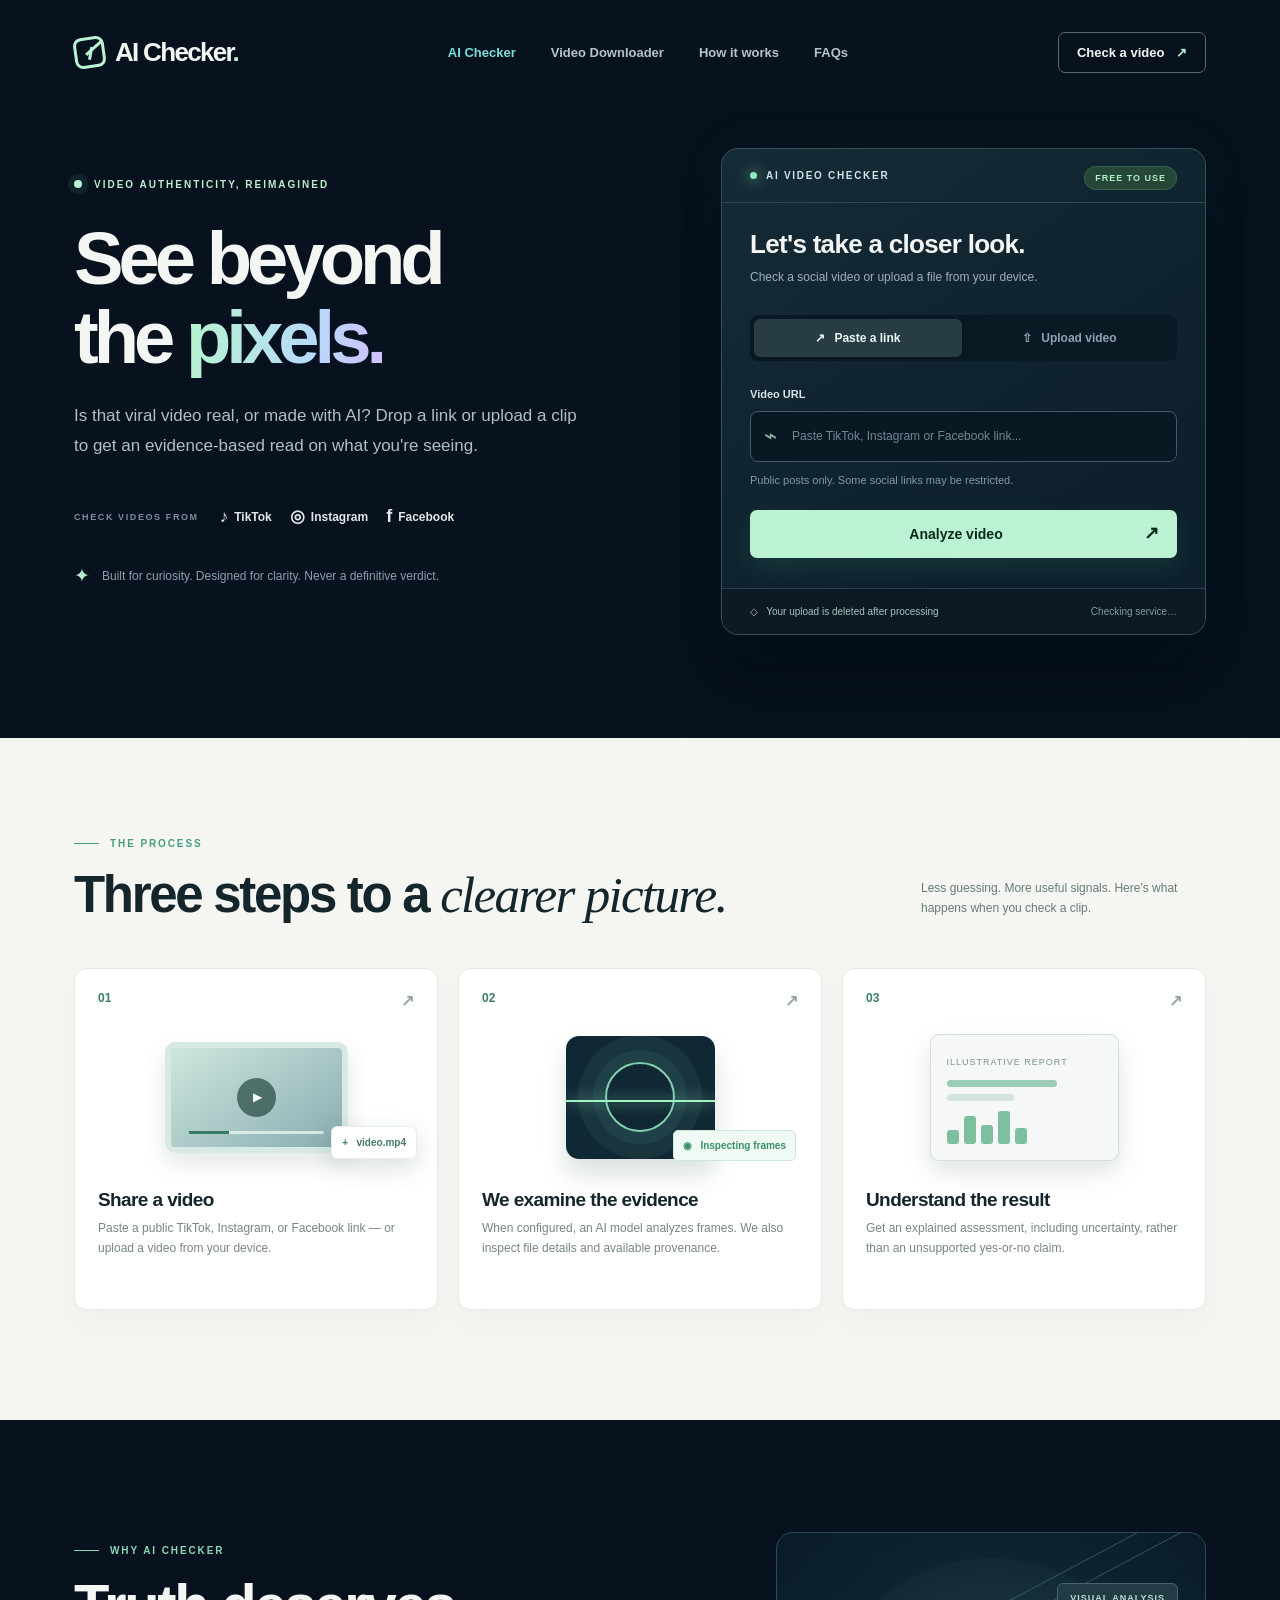
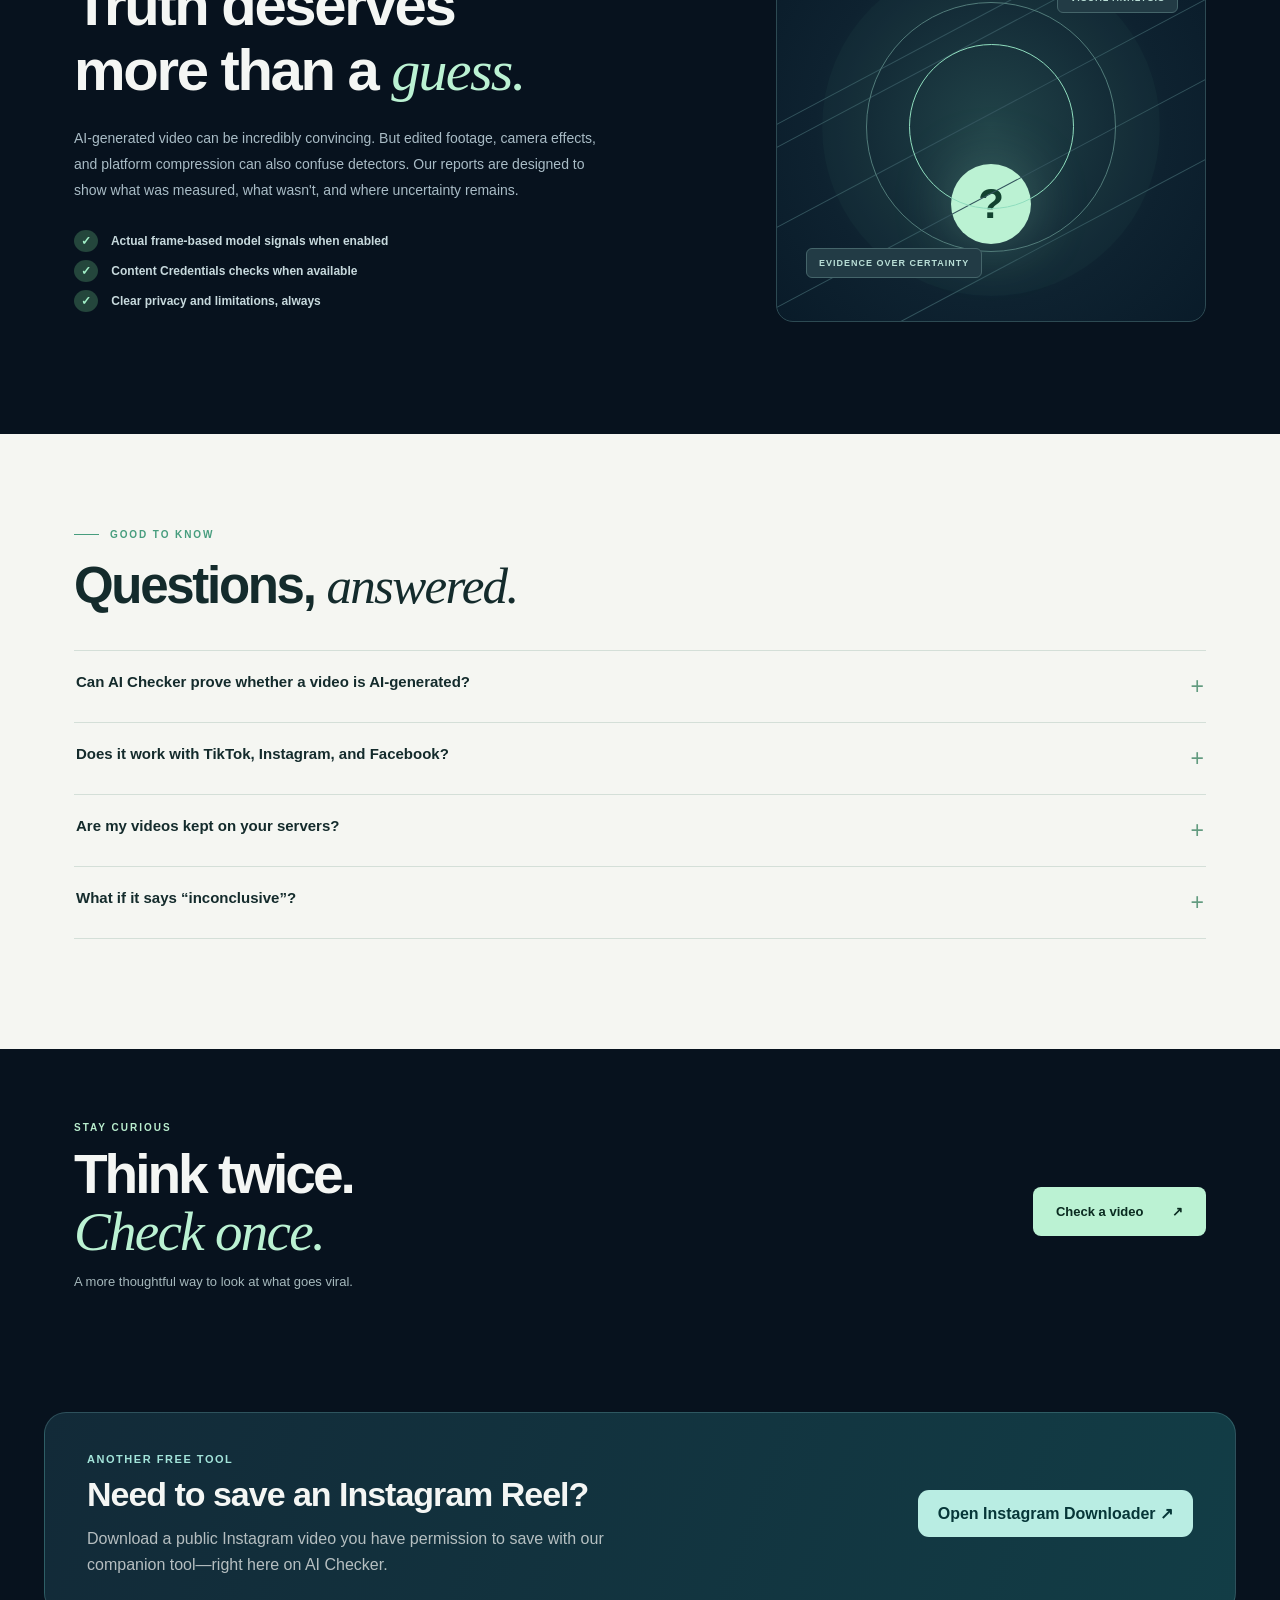
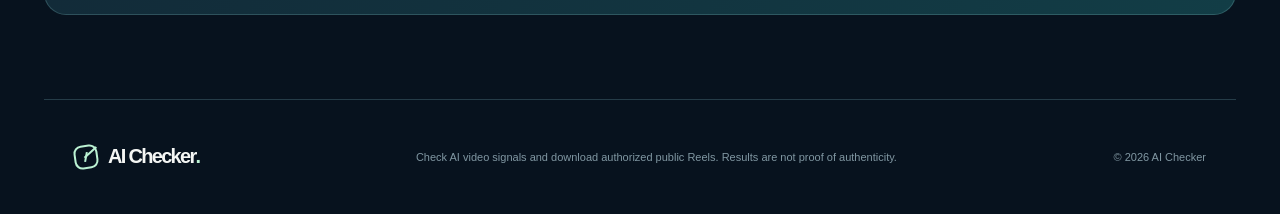
==== commit 3caa6b06: "Add files via upload" ====
--- a/index.html
+++ b/index.html
@@ -1,151 +1,79 @@
-<!DOCTYPE html>
+<!doctype html>
 <html lang="en">
 <head>
   <meta charset="utf-8">
-  <meta name="viewport" content="width=device-width,initial-scale=1,viewport-fit=cover">
-  <meta name="theme-color" content="#faf9fd">
-  <meta name="description" content="Save publicly accessible Instagram Reels and videos online. Paste a link, preview your video, and download in the best quality available. No login required.">
-  <meta property="og:type" content="website">
-  <meta property="og:title" content="ReelVault — Instagram Video Downloader">
-  <meta property="og:description" content="Your favorite Instagram videos, saved for later. Just paste a link.">
-  <title>Instagram Video Downloader — Download Reels & Videos | ReelVault</title>
-  <link rel="icon" type="image/svg+xml" href="/favicon.svg">
-  <link rel="stylesheet" href="/styles.css">
-  <script src="/app.js" defer></script>
-  <script type="application/ld+json">{"@context":"https://schema.org","@type":"WebApplication","name":"ReelVault Instagram Video Downloader","applicationCategory":"MultimediaApplication","operatingSystem":"Any modern browser","offers":{"@type":"Offer","price":"0","priceCurrency":"USD"},"description":"Save publicly accessible Instagram Reels and video posts with permission."}</script>
+  <meta name="viewport" content="width=device-width, initial-scale=1">
+  <meta name="theme-color" content="#07121e">
+  <meta name="description" content="Check whether a video shows signs of AI generation. Analyze TikTok, Instagram, Facebook videos or upload your own footage. Evidence-first reports, not guesses.">
+  <title>AI Checker — Know what you're watching.</title>
+  <link rel="icon" type="image/svg+xml" href="/checker-favicon.svg">
+  <link rel="stylesheet" href="/checker.css">
+  <script defer src="/checker.js"></script>
 </head>
 <body>
-  <svg class="svg-sprite" xmlns="http://www.w3.org/2000/svg" aria-hidden="true">
-    <symbol id="ico-download" viewBox="0 0 24 24"><path d="M12 3v12m0 0 4.5-4.5M12 15l-4.5-4.5M4 17.5v2A1.5 1.5 0 0 0 5.5 21h13a1.5 1.5 0 0 0 1.5-1.5v-2"/></symbol>
-    <symbol id="ico-link" viewBox="0 0 24 24"><path d="M10 13.7a5 5 0 0 0 7.07 0l2.12-2.12a5 5 0 1 0-7.07-7.07L10.9 5.73M14 10.3a5 5 0 0 0-7.07 0l-2.12 2.12a5 5 0 0 0 7.07 7.07l1.25-1.25"/></symbol>
-    <symbol id="ico-clipboard" viewBox="0 0 24 24"><rect x="5" y="5" width="14" height="16" rx="2"/><path d="M9 5V4a2 2 0 0 1 2-2h2a2 2 0 0 1 2 2v1M9 11h6m-6 4h5"/></symbol>
-    <symbol id="ico-reel" viewBox="0 0 24 24"><rect x="3" y="3" width="18" height="18" rx="5"/><path d="m9 7 6 5-6 5z"/></symbol>
-    <symbol id="ico-play" viewBox="0 0 24 24"><rect x="3" y="3" width="18" height="18" rx="4"/><path d="m10 8 6 4-6 4z"/></symbol>
-    <symbol id="ico-grid" viewBox="0 0 24 24"><rect x="3" y="3" width="7" height="7" rx="1"/><rect x="14" y="3" width="7" height="7" rx="1"/><rect x="3" y="14" width="7" height="7" rx="1"/><rect x="14" y="14" width="7" height="7" rx="1"/></symbol>
-    <symbol id="ico-arrow" viewBox="0 0 24 24"><path d="M5 12h14m-6-6 6 6-6 6"/></symbol>
-    <symbol id="ico-check" viewBox="0 0 24 24"><path d="m5 12 4 4L19 6"/></symbol>
-    <symbol id="ico-sparkle" viewBox="0 0 24 24"><path d="m12 2 2.2 7.8L22 12l-7.8 2.2L12 22l-2.2-7.8L2 12l7.8-2.2L12 2Z"/></symbol>
-    <symbol id="ico-shield" viewBox="0 0 24 24"><path d="M12 22s8-4 8-10V5l-8-3-8 3v7c0 6 8 10 8 10Z"/><path d="m9 12 2 2 4-4"/></symbol>
-    <symbol id="ico-zap" viewBox="0 0 24 24"><path d="m13 2-9 12h7l-1 8 10-12h-7l0-8Z"/></symbol>
-    <symbol id="ico-phone" viewBox="0 0 24 24"><rect x="6" y="2" width="12" height="20" rx="2.5"/><path d="M10 18.5h4"/></symbol>
-    <symbol id="ico-heart" viewBox="0 0 24 24"><path d="M20.8 4.6a5.5 5.5 0 0 0-7.8 0L12 5.7l-1.1-1.1a5.5 5.5 0 0 0-7.8 7.8L12 21l8.8-8.6a5.5 5.5 0 0 0 0-7.8Z"/></symbol>
-    <symbol id="ico-monitor" viewBox="0 0 24 24"><rect x="2" y="3" width="20" height="15" rx="2"/><path d="M8 22h8m-4-4v4"/></symbol>
-    <symbol id="ico-external" viewBox="0 0 24 24"><path d="M13 5h6v6m0-6-9 9"/><path d="M19 14v4a2 2 0 0 1-2 2H6a2 2 0 0 1-2-2V7a2 2 0 0 1 2-2h4"/></symbol>
-    <symbol id="ico-x" viewBox="0 0 24 24"><path d="M5 5l14 14M19 5 5 19"/></symbol>
-    <symbol id="ico-info" viewBox="0 0 24 24"><circle cx="12" cy="12" r="9"/><path d="M12 11v5m0-8h.01"/></symbol>
-    <symbol id="ico-clock" viewBox="0 0 24 24"><circle cx="12" cy="12" r="9"/><path d="M12 7v5l3 2"/></symbol>
-    <symbol id="ico-eye" viewBox="0 0 24 24"><path d="M2 12s4-7 10-7 10 7 10 7-4 7-10 7S2 12 2 12Z"/><circle cx="12" cy="12" r="3"/></symbol>
-  </svg>
-
-  <header class="site-header">
-    <div class="container header-inner">
-      <a class="brand" href="/" aria-label="ReelVault homepage"><span class="brand-symbol"><svg aria-hidden="true"><use href="#ico-download"/></svg></span><span>reel<span class="brand-light">vault</span><span class="brand-period">.</span></span></a>
-      <nav class="main-nav" aria-label="Main navigation">
-        <a href="#downloader">Downloader</a>
-        <a href="#how-it-works">How it works</a>
-        <a href="#faq">FAQs</a>
-      </nav>
-      <a class="header-pill" href="#downloader"><span class="status-dot"></span> Free online tool <svg class="small-arrow" aria-hidden="true"><use href="#ico-arrow"/></svg></a>
-    </div>
-  </header>
-
-  <main>
-    <section class="hero" id="downloader" aria-labelledby="hero-title">
-      <div class="hero-glow glow-left" aria-hidden="true"></div><div class="hero-glow glow-right" aria-hidden="true"></div>
-      <div class="container hero-content">
-        <div class="eyebrow"><svg aria-hidden="true"><use href="#ico-sparkle"/></svg> YOUR CONTENT, YOUR COLLECTION</div>
-        <h1 id="hero-title">Save Instagram videos <span class="gradient-text">you love.</span></h1>
-        <p class="hero-description">That Reel you can't stop watching? Keep it. Paste any publicly accessible Instagram video link and save it to your device, effortlessly.</p>
-
-        <div class="downloader-card">
-          <div class="tool-tabs" role="group" aria-label="Choose Instagram content type">
-            <button type="button" class="tool-tab active" data-tab="video" aria-pressed="true"><svg aria-hidden="true"><use href="#ico-play"/></svg> Video</button>
-            <button type="button" class="tool-tab" data-tab="reels" aria-pressed="false"><svg aria-hidden="true"><use href="#ico-reel"/></svg> Reels</button>
-            <button type="button" class="tool-tab" data-tab="posts" aria-pressed="false"><svg aria-hidden="true"><use href="#ico-grid"/></svg> Video posts</button>
+  <div class="site-shell">
+    <header class="topbar container">
+      <a href="/" class="brand" aria-label="AI Checker homepage"><span class="brand-symbol"><span></span></span><span>AI Checker<span class="brand-dot">.</span></span></a>
+      <nav class="main-nav" aria-label="Main navigation"><a href="/" aria-current="page">AI Checker</a><a href="/download/">Video Downloader</a><a href="#how">How it works</a><a href="#faq">FAQs</a></nav>
+      <a class="nav-cta" href="#checker">Check a video <span aria-hidden="true">↗</span></a>
+    </header>
+    <main>
+      <div class="ambient ambient-left"></div><div class="ambient ambient-right"></div>
+      <section class="hero container" id="checker">
+        <div class="hero-copy">
+          <div class="eyebrow"><span class="eyebrow-pulse"></span> VIDEO AUTHENTICITY, REIMAGINED</div>
+          <h1>See beyond<br>the <span class="gradient-text">pixels.</span></h1>
+          <p class="intro">Is that viral video real, or made with AI? Drop a link or upload a clip to get an evidence-based read on what you're seeing.</p>
+          <div class="platforms"><span>CHECK VIDEOS FROM</span><div class="platform"><span class="platform-icon">♪</span> TikTok</div><div class="platform"><span class="platform-icon">◎</span> Instagram</div><div class="platform"><span class="platform-icon">f</span> Facebook</div></div>
+          <div class="trust-note"><span class="trust-icon">✦</span><span>Built for curiosity. Designed for clarity. Never a definitive verdict.</span></div>
+        </div>
+        <div class="tool-card" id="tool">
+          <div class="tool-head"><div class="tool-heading"><span class="online-dot"></span> AI VIDEO CHECKER</div><div class="tool-head-right"><span class="free-pill">FREE TO USE</span></div></div>
+          <div class="tool-content">
+            <h2>Let's take a closer look.</h2><p class="tool-sub">Check a social video or upload a file from your device.</p>
+            <div class="tabs" role="tablist" aria-label="Choose video input">
+              <button class="tab active" id="tab-link" role="tab" aria-selected="true" aria-controls="link-panel">↗ <span>Paste a link</span></button>
+              <button class="tab" id="tab-upload" role="tab" aria-selected="false" aria-controls="upload-panel">⇧ <span>Upload video</span></button>
+            </div>
+            <div id="link-panel" role="tabpanel" aria-labelledby="tab-link">
+              <label for="url">Video URL</label>
+              <div class="link-input"><span class="input-icon">⌁</span><input id="url" type="url" autocomplete="url" spellcheck="false" placeholder="Paste TikTok, Instagram or Facebook link..."></div>
+              <p class="input-hint">Public posts only. Some social links may be restricted.</p>
+              <button type="button" class="primary-button" id="analyze-link"><span class="button-shine"></span>Analyze video <span class="button-arrow">↗</span></button>
+            </div>
+            <div id="upload-panel" role="tabpanel" aria-labelledby="tab-upload" hidden>
+              <label for="file-input">Video file</label>
+              <div class="dropzone" id="dropzone" tabindex="0" role="button" aria-label="Choose a video file"><div class="drop-icon">↑</div><strong id="file-label">Drag & drop your video here</strong><span>or <span class="browse">browse your files</span></span><small>MP4, MOV, WebM, MKV · Up to 30 MB · 10 min</small></div>
+              <input type="file" id="file-input" accept="video/mp4,video/quicktime,video/webm,video/x-matroska,video/*" hidden>
+              <button type="button" class="primary-button" id="analyze-file">Analyze uploaded video <span class="button-arrow">↗</span></button>
+            </div>
+            <div class="status" id="status" aria-live="polite" hidden><div class="spinner"></div><div><strong id="status-title">Preparing analysis...</strong><p id="status-sub">This can take a moment for larger videos.</p></div></div>
+            <div class="error-msg" id="error" role="alert" hidden></div>
           </div>
-          <form id="downloader-form" novalidate>
-            <label for="instagram-url" class="input-label">Instagram video link</label>
-            <div class="url-field-wrap">
-              <svg class="field-link-icon" aria-hidden="true"><use href="#ico-link"/></svg>
-              <input id="instagram-url" name="url" type="url" inputmode="url" spellcheck="false" autocomplete="off" aria-describedby="input-help" placeholder="https://www.instagram.com/reel/…" required>
-              <button type="button" class="paste-button" id="paste-btn"><svg aria-hidden="true"><use href="#ico-clipboard"/></svg> Paste</button>
-            </div>
-            <div class="form-actions">
-              <span class="input-hint" id="input-help"><svg aria-hidden="true"><use href="#ico-info"/></svg> Public videos & Reels only</span>
-              <button class="primary-button" type="submit" id="get-video-btn"><span class="button-content"><svg aria-hidden="true"><use href="#ico-download"/></svg> Get video <svg class="button-arrow" aria-hidden="true"><use href="#ico-arrow"/></svg></span><span class="loading-content" hidden><span class="spinner"></span> Finding video…</span></button>
-            </div>
-          </form>
-
-          <div class="feedback" id="feedback" role="status" aria-live="polite" hidden></div>
-          <div class="preview-card" id="preview-card" hidden>
-            <div class="preview-eyebrow"><span class="preview-success"><svg aria-hidden="true"><use href="#ico-check"/></svg></span> Your video is ready <span class="preview-tag" id="preview-tag">REEL</span></div>
-            <div class="preview-body">
-              <div class="preview-thumbnail" id="preview-thumbnail"><svg aria-hidden="true"><use href="#ico-play"/></svg></div>
-              <div class="preview-details">
-                <div class="preview-mini">INSTAGRAM VIDEO</div>
-                <h3 id="preview-title">Instagram video</h3>
-                <p id="preview-meta">MP4 · Best available quality</p>
-                <button class="secondary-download" id="save-video-btn" type="button"><span class="save-label"><svg aria-hidden="true"><use href="#ico-download"/></svg> Download video</span><span class="save-loading" hidden><span class="spinner"></span> Preparing download…</span></button>
-              </div>
-            </div>
+          <div class="tool-foot"><span>◇ &nbsp; Your upload is deleted after processing</span><span id="mode-label">Checking availability…</span></div>
+        </div>
+      </section>
+      <section class="report-section container" id="report-section" hidden aria-live="polite">
+        <div class="section-kicker"><span class="mini-line"></span> YOUR ANALYSIS</div>
+        <div class="report-layout">
+          <div class="report-main">
+            <div class="report-header"><div class="report-orb" id="report-orb">?</div><div><div class="report-category" id="report-category">Evidence-based assessment</div><h2 id="verdict">Your report</h2><p id="report-description"></p></div></div>
+            <div class="score-panel" id="score-panel" hidden><div class="score-top"><span>MEAN FRAME-LEVEL AI SIGNAL</span><strong id="score-value">—</strong></div><div class="score-track"><div id="score-fill"></div></div><p>This reflects a detector's signal across sampled frames, <strong>not</strong> the probability that a claim is true.</p></div>
+            <div class="report-info"><div class="report-info-title">FRAME-BY-FRAME ANALYSIS <span id="frame-count"></span></div><div id="frame-chart" class="frame-chart"></div><p id="sample-note" class="analysis-footnote"></p></div>
           </div>
-          <p class="tool-footer"><svg aria-hidden="true"><use href="#ico-shield"/></svg> No sign-up. No passwords. Just your link.</p>
+          <div class="report-aside"><div class="aside-head">THE EVIDENCE</div><div class="evidence-item"><span class="evidence-icon">◷</span><div><strong>Video details</strong><p id="video-facts">—</p></div></div><div class="evidence-item"><span class="evidence-icon">◇</span><div><strong>Content Credentials (C2PA)</strong><p id="provenance-text">—</p></div></div><div class="evidence-item"><span class="evidence-icon">✳</span><div><strong>Metadata clues</strong><p id="metadata-text">—</p></div></div><div class="aside-disclaimer">AI detectors can miss generated content or flag genuine footage. Treat this as supporting evidence, not a fact-check or proof of authenticity.</div><button class="again-btn" id="again">Analyze another video ↗</button></div>
         </div>
-
-        <div class="hero-trust" aria-label="Features"><span><svg aria-hidden="true"><use href="#ico-check"/></svg> No Instagram login</span><i></i><span><svg aria-hidden="true"><use href="#ico-check"/></svg> Best available quality</span><i></i><span><svg aria-hidden="true"><use href="#ico-check"/></svg> Works on any device</span></div>
-      </div>
-    </section>
-
-    <section class="steps-section" id="how-it-works" aria-labelledby="steps-title">
-      <div class="container">
-        <div class="section-title centered"><span class="section-kicker">THE 3-STEP METHOD</span><h2 id="steps-title">As easy as <em>copy, paste, save.</em></h2><p>Zero complicated steps. Here's how to get from your favorite Reel to your camera roll.</p></div>
-        <div class="step-grid">
-          <article class="step-card"><div class="step-head"><span class="step-number">01</span><span class="step-icon purple-icon"><svg aria-hidden="true"><use href="#ico-link"/></svg></span></div><h3>Copy the link</h3><p>Open Instagram, find the video you love, tap Share, and choose <strong>Copy link.</strong></p><div class="step-illustration link-illustration" aria-hidden="true"><span class="mock-browser-line"></span><span class="mock-url"><svg><use href="#ico-link"/></svg> instagram.com/reel/...</span><span class="mock-cursor"><svg><use href="#ico-clipboard"/></svg></span></div></article>
-          <article class="step-card"><div class="step-head"><span class="step-number">02</span><span class="step-icon pink-icon"><svg aria-hidden="true"><use href="#ico-clipboard"/></svg></span></div><h3>Paste it here</h3><p>Come back to ReelVault, paste the link into the box above, and tap <strong>Get video.</strong></p><div class="step-illustration paste-illustration" aria-hidden="true"><span class="fake-paste-input"><svg><use href="#ico-link"/></svg> Paste your Instagram link <span>Paste</span></span><span class="tiny-spark tiny-spark-1">✦</span><span class="tiny-spark tiny-spark-2">✦</span></div></article>
-          <article class="step-card"><div class="step-head"><span class="step-number">03</span><span class="step-icon orange-icon"><svg aria-hidden="true"><use href="#ico-download"/></svg></span></div><h3>Download & enjoy</h3><p>Preview the video and download it in the <strong>best quality available</strong> to your device.</p><div class="step-illustration save-illustration" aria-hidden="true"><span class="save-file"><svg><use href="#ico-play"/></svg><span><b>your-favorite-reel.mp4</b><small>Saved to Downloads</small></span><span class="file-check"><svg><use href="#ico-check"/></svg></span></span></div></article>
-        </div>
-      </div>
-    </section>
-
-    <section class="feature-section" id="features" aria-labelledby="feature-title">
-      <div class="container feature-shell">
-        <div class="feature-copy"><span class="section-kicker light-kicker">SMALL TOOL. BIG CONVENIENCE.</span><h2 id="feature-title">Keep the moments that <em>matter to you.</em></h2><p>Recipes you'll actually try. Travel spots you're dreaming of. A workout you want to revisit. Your favorite videos deserve more than a forgotten bookmark.</p>
-          <ul class="feature-list">
-            <li><span><svg aria-hidden="true"><use href="#ico-zap"/></svg></span><div><strong>Simple, seamless downloading</strong><small>From Instagram link to saved video in a few taps.</small></div></li>
-            <li><span><svg aria-hidden="true"><use href="#ico-eye"/></svg></span><div><strong>Preview before you save</strong><small>Make sure it's the right video first.</small></div></li>
-            <li><span><svg aria-hidden="true"><use href="#ico-phone"/></svg></span><div><strong>Made for every screen</strong><small>From your phone to your laptop, it just fits.</small></div></li>
-          </ul>
-        </div>
-        <div class="feature-art" aria-hidden="true">
-          <div class="art-orb orb-a"></div><div class="art-orb orb-b"></div>
-          <div class="floating-note note-left"><span class="note-icon"><svg><use href="#ico-heart"/></svg></span> Save your favorites</div>
-          <div class="phone-device"><div class="phone-notch"></div><div class="phone-screen"><div class="screen-top"><span>reels</span><span>•••</span></div><div class="screen-art"><div class="sun-disk"></div><div class="rolling-hill hill-back"></div><div class="rolling-hill hill-front"></div><div class="screen-play"><svg><use href="#ico-play"/></svg></div></div><div class="screen-actions"><span>♥</span><span>↗</span><span>⌑</span></div><div class="screen-caption"><div></div><div></div><div></div></div></div></div>
-          <div class="floating-note note-right"><span class="note-check"><svg><use href="#ico-check"/></svg></span><span><b>Video saved!</b><small>Ready to rewatch</small></span></div>
-        </div>
-      </div>
-    </section>
-
-    <section class="benefits-section" aria-labelledby="benefits-title"><div class="container"><div class="section-title centered"><span class="section-kicker">WHY REELVAULT?</span><h2 id="benefits-title">Everything you need. <em>Nothing you don't.</em></h2></div><div class="benefit-grid">
-      <article class="benefit"><div class="benefit-icon"><svg aria-hidden="true"><use href="#ico-sparkle"/></svg></div><h3>Best available quality</h3><p>We fetch the best playable version that Instagram makes available for public videos.</p></article>
-      <article class="benefit"><div class="benefit-icon"><svg aria-hidden="true"><use href="#ico-shield"/></svg></div><h3>No account needed</h3><p>No registrations, no logins, and definitely no Instagram passwords.</p></article>
-      <article class="benefit"><div class="benefit-icon"><svg aria-hidden="true"><use href="#ico-monitor"/></svg></div><h3>Save on any device</h3><p>Use ReelVault in your browser on iPhone, Android, Mac, or PC.</p></article>
-      <article class="benefit"><div class="benefit-icon"><svg aria-hidden="true"><use href="#ico-clock"/></svg></div><h3>Temporary by design</h3><p>Prepared files are temporary, with no accounts or permanent personal library.</p></article>
-    </div></div></section>
-
-    <section class="faq-section" id="faq" aria-labelledby="faq-title"><div class="container faq-layout"><div class="faq-intro"><span class="section-kicker">GOOD TO KNOW</span><h2 id="faq-title">A few <em>quick answers.</em></h2><p>Everything you might be wondering about saving Instagram videos with ReelVault.</p><a href="#downloader" class="text-link">Back to downloader <svg aria-hidden="true"><use href="#ico-arrow"/></svg></a></div>
-      <div class="faq-list">
-        <details open><summary>Is ReelVault free to use?<span class="faq-plus"></span></summary><p>Yes, ReelVault is free to use. Paste a public Instagram video link to preview and download when the video is accessible.</p></details>
-        <details><summary>Do I need to log in to Instagram?<span class="faq-plus"></span></summary><p>No. ReelVault never asks for your Instagram username or password. It only supports directly accessible public Reels and video posts.</p></details>
-        <details><summary>Can I download private Instagram videos?<span class="faq-plus"></span></summary><p>No. Private, deleted, restricted, or login-required content isn't supported. Instagram can also block access to some public content.</p></details>
-        <details><summary>Will my video be high quality?<span class="faq-plus"></span></summary><p>We attempt the best available MP4 video stream. Actual quality depends on what Instagram makes publicly accessible, and some videos may be unavailable.</p></details>
-        <details><summary>Where does my downloaded video go?<span class="faq-plus"></span></summary><p>Usually your device's Downloads folder. On iPhone, check Safari Downloads or the Files app. You can then save the clip to Photos if you want.</p></details>
-        <details><summary>Can I repost the videos I save?<span class="faq-plus"></span></summary><p>Only download and use content you own or have permission to save. Reposting or commercial reuse may require permission from the copyright holder.</p></details>
-      </div>
-    </div></section>
-
-    <section class="closing-section"><div class="container closing-card"><div class="closing-decoration" aria-hidden="true"><span></span><span></span><span></span></div><div class="closing-content"><div class="eyebrow closing-eyebrow"><svg aria-hidden="true"><use href="#ico-sparkle"/></svg> READY WHEN YOU ARE</div><h2>Found something worth saving?</h2><p>Keep it close. Your next favorite video is just one link away.</p><a href="#downloader" class="closing-button">Download a video <svg aria-hidden="true"><use href="#ico-arrow"/></svg></a></div></div></section>
-  </main>
-
-  <footer class="site-footer"><div class="container"><div class="footer-main"><div><a class="brand footer-brand" href="/"><span class="brand-symbol"><svg aria-hidden="true"><use href="#ico-download"/></svg></span><span>reel<span class="brand-light">vault</span><span class="brand-period">.</span></span></a><p>Your little corner of the internet for saving the videos you love.</p></div><nav aria-label="Footer navigation"><a href="#downloader">Download</a><a href="#how-it-works">How it works</a><a href="#features">Features</a><a href="#faq">FAQs</a></nav></div><div class="footer-bottom"><span>© <span id="year">2026</span> ReelVault. Made for saving, not scrolling.</span><span>Independent tool. Not affiliated with Instagram or Meta. Respect creators' rights.</span></div></div></footer>
+      </section>
+      <section class="method container" id="how"><div class="section-top"><div><div class="section-kicker"><span class="mini-line"></span> THE PROCESS</div><h2>Three steps to a <em>clearer picture.</em></h2></div><p>Less guessing. More useful signals. Here's what happens when you check a clip.</p></div><div class="steps">
+        <article class="step"><div class="step-number">01 <span>↗</span></div><div class="step-art art-upload"><div class="fake-video"><div class="fake-play">▶</div><div class="fake-timeline"></div></div><div class="float-chip">+ &nbsp; video.mp4</div></div><h3>Share a video</h3><p>Paste a public TikTok, Instagram, or Facebook link — or upload a video from your device.</p></article>
+        <article class="step"><div class="step-number">02 <span>↗</span></div><div class="step-art art-analyze"><div class="scan-square"><div class="scan-circle"></div><div class="scan-line"></div></div><div class="scan-chip">◉ &nbsp; Inspecting frames</div></div><h3>We examine the evidence</h3><p>When configured, an AI model analyzes frames. We also inspect file details and available provenance.</p></article>
+        <article class="step"><div class="step-number">03 <span>↗</span></div><div class="step-art art-result"><div class="illustration-report"><small>ILLUSTRATIVE REPORT</small><div class="r-line long"></div><div class="r-line short"></div><div class="r-bars"><span></span><span></span><span></span><span></span><span></span></div></div></div><h3>Understand the result</h3><p>Get an explained assessment, including uncertainty, rather than an unsupported yes-or-no claim.</p></article>
+      </div></section>
+      <section class="approach container" id="about"><div class="approach-copy"><div class="section-kicker"><span class="mini-line"></span> WHY AI CHECKER</div><h2>Truth deserves<br>more than a <em>guess.</em></h2><p>AI-generated video can be incredibly convincing. But edited footage, camera effects, and platform compression can also confuse detectors. Our reports are designed to show what was measured, what wasn't, and where uncertainty remains.</p><div class="approach-points"><div><span>✓</span> Actual frame-based model signals when enabled</div><div><span>✓</span> Content Credentials checks when available</div><div><span>✓</span> Clear privacy and limitations, always</div></div></div><div class="approach-graphic"><div class="approach-lines"><span></span><span></span><span></span><span></span><span></span></div><div class="abstract-ring ring-a"></div><div class="abstract-ring ring-b"></div><div class="abstract-core">?</div><div class="floating-label top">VISUAL ANALYSIS</div><div class="floating-label bottom">EVIDENCE OVER CERTAINTY</div></div></section>
+      <section class="faq container" id="faq"><div class="section-kicker"><span class="mini-line"></span> GOOD TO KNOW</div><h2>Questions, <em>answered.</em></h2><div class="faq-list"><details><summary>Can AI Checker prove whether a video is AI-generated? <span>+</span></summary><p>No. Even advanced detection models can produce false positives and false negatives. Results are best treated as probabilistic indicators, not conclusive proof. This version distinguishes model results from metadata evidence.</p></details><details><summary>Does it work with TikTok, Instagram, and Facebook? <span>+</span></summary><p>Yes, by uploading videos saved from those platforms. Public URLs are supported on a best-effort basis when the platform allows retrieval, but some posts and accounts are inaccessible. Private posts and login bypassing are not supported.</p></details><details><summary>Are my videos kept on your servers? <span>+</span></summary><p>Uploaded videos are processed in temporary storage and deleted after analysis or failure. Completed report metadata is held in memory for about 20 minutes. When the optional AI provider is enabled, a shortened video sample is sent to the analysis provider.</p></details><details><summary>What if it says “inconclusive”? <span>+</span></summary><p>It means there is not enough reliable evidence to classify the clip. If visual AI detection is not configured, AI Checker will analyze file facts but will not invent a percentage or prediction.</p></details></div></section>
+      <section class="end-cta container"><div><span class="eyebrow">STAY CURIOUS</span><h2>Think twice.<br><em>Check once.</em></h2><p>A more thoughtful way to look at what goes viral.</p></div><a href="#checker">Check a video <span>↗</span></a></section>
+    <section class="download-tool-promo container" aria-label="Video downloader"><div><span class="mini-kicker">ANOTHER FREE TOOL</span><h2>Need to save an Instagram Reel?</h2><p>Download a public Instagram video you have permission to save with our companion tool—right here on AI Checker.</p></div><a href="/download/">Open Instagram Downloader ↗</a></section></main>
+    <footer class="footer container"><a href="/" class="brand"><span class="brand-symbol small-symbol"><span></span></span>AI Checker<span class="brand-dot">.</span></a><p>Check AI video signals and download authorized public Reels. Results are not proof of authenticity.</p><span>© <span id="year">2026</span> AI Checker</span></footer>
+  </div>
 </body>
 </html>
--- a/checker.css
+++ b/checker.css
@@ -0,0 +1,22 @@
+:root{--dark:#07121e;--darker:#050e19;--soft:#112433;--mint:#bbf2d3;--mint2:#81d8b3;--white:#f4f6f4;--muted:#a1afb9;--ink:#14252b;--border:#29404b;--section:#f5f6f2;--lav:#cbbfff}*{box-sizing:border-box}html{scroll-behavior:smooth}body{margin:0;background:var(--dark);font-family:Inter,-apple-system,BlinkMacSystemFont,"Segoe UI",sans-serif;color:var(--white);-webkit-font-smoothing:antialiased}button,input{font:inherit}button{cursor:pointer}a{color:inherit;text-decoration:none}button:focus-visible,a:focus-visible,input:focus-visible,.dropzone:focus-visible{outline:3px solid #bdfad8;outline-offset:3px}#upload-panel[hidden],#link-panel[hidden],#report-section[hidden],.status[hidden],.error-msg[hidden],.score-panel[hidden]{display:none!important}.container{max-width:1192px;margin:auto;padding-left:30px;padding-right:30px}.site-shell{overflow:hidden}.topbar{height:104px;display:flex;align-items:center;justify-content:space-between;position:relative;z-index:5}.brand{display:flex;align-items:center;font-size:26px;letter-spacing:-1.7px;font-weight:800;white-space:nowrap}.brand-dot{color:var(--mint)}.brand-symbol{width:31px;height:31px;border:3px solid var(--mint);border-radius:8px;position:relative;margin-right:10px;transform:rotate(-8deg)}.brand-symbol:before{content:"";position:absolute;inset:7px -3px auto 7px;height:3px;background:var(--mint);transform:rotate(-34deg)}.brand-symbol span{position:absolute;height:13px;width:3px;background:var(--mint);left:12px;top:7px;transform:rotate(18deg)}.main-nav{display:flex;gap:35px;color:#b7c3ca;font-size:13px;font-weight:600}.main-nav a:hover{color:white}.nav-cta{border:1px solid #536a73;border-radius:7px;padding:12px 18px;font-size:13px;font-weight:700}.nav-cta span{margin-left:8px;color:var(--mint)}.nav-cta:hover{border-color:var(--mint)}.hero{display:grid;grid-template-columns:1fr 485px;gap:45px;min-height:634px;align-items:center;position:relative;padding-top:33px;padding-bottom:92px}.ambient{position:absolute;pointer-events:none;filter:blur(65px);opacity:.2;border-radius:50%}.ambient-left{width:560px;height:550px;left:-325px;top:90px;background:#28775e}.ambient-right{width:460px;height:350px;right:-210px;top:150px;background:#4086b4}.hero-copy{position:relative;z-index:2;margin-top:-17px}.eyebrow{font-size:10px;letter-spacing:2px;font-weight:800;color:#b9edce;display:flex;align-items:center;gap:12px}.eyebrow-pulse{height:8px;width:8px;background:var(--mint);border-radius:50%;box-shadow:0 0 0 6px #84d8ad16}.hero h1{font-size:clamp(58px,5.8vw,83px);line-height:1.06;letter-spacing:-5px;font-weight:780;margin:30px 0 24px}.gradient-text{background:linear-gradient(95deg,#b7f2d0 5%,#b8d9fa 66%,#d0c0ff);-webkit-background-clip:text;background-clip:text;color:transparent}.intro{font-size:17px;line-height:1.76;color:#aebfc7;max-width:505px;margin:0}.platforms{margin-top:45px;display:flex;gap:18px;align-items:center;flex-wrap:wrap}.platforms>span{font-size:9px;letter-spacing:1.6px;color:#788e9b;font-weight:800;margin-right:3px}.platform{font-size:12px;color:#e0e8e9;font-weight:680;display:flex;gap:6px;align-items:center}.platform-icon{font-size:17px;font-weight:900}.platform:last-child .platform-icon{font-family:Arial,sans-serif;font-size:18px}.trust-note{display:flex;align-items:center;gap:12px;font-size:12px;color:#8ba0ad;margin-top:37px}.trust-icon{font-size:19px;color:#b9eccf}.tool-card{position:relative;z-index:2;border:1px solid #37505a;background:linear-gradient(145deg,#152b36,#0d202c 75%);border-radius:17px;box-shadow:0 35px 70px #01080e80,0 0 50px #1c806812;overflow:hidden}.tool-head{height:54px;padding:0 28px;display:flex;align-items:center;justify-content:space-between;border-bottom:1px solid #324650}.tool-heading{font-size:10px;letter-spacing:1.7px;font-weight:800;color:#d3e4e8;display:flex;align-items:center;gap:9px}.online-dot{height:7px;width:7px;background:#8eeab9;box-shadow:0 0 14px #8eeab9;border-radius:50%}.free-pill{background:#264637;border:1px solid #32634c;color:#afeec5;border-radius:100px;font-size:9px;letter-spacing:1px;font-weight:800;padding:6px 10px}.tool-content{padding:26px 28px 30px}.tool-content h2{font-size:26px;letter-spacing:-.7px;margin:0 0 8px}.tool-sub{color:#9fb0bb;font-size:12px;line-height:1.6;margin:0 0 27px}.tabs{display:grid;grid-template-columns:1fr 1fr;background:#0a1a25;padding:4px;border-radius:8px;gap:4px;margin-bottom:27px}.tab{color:#8fa2b0;border:0;background:none;padding:12px;border-radius:6px;font-size:12px;font-weight:700}.tab.active{color:#ecf8f4;background:#283c46;box-shadow:0 2px 4px #0003}.tab span{margin-left:6px}label{font-size:11px;font-weight:700;color:#d8e4e5;display:block;margin-bottom:11px}.link-input{display:flex;align-items:center;border:1px solid #425b68;border-radius:8px;background:#081923;overflow:hidden}.link-input:focus-within{border-color:#b1eac8}.input-icon{font-size:22px;color:#8fb7aa;padding:0 13px}.link-input input{width:100%;height:49px;background:transparent;color:#ecf4f3;border:0;outline:0;font-size:12px;min-width:0}.link-input input::placeholder{color:#718792}.input-hint{color:#8399a4;font-size:11px;margin:12px 0 24px}.primary-button{position:relative;overflow:hidden;width:100%;border:0;background:var(--mint);color:#09291d;border-radius:7px;font-weight:800;font-size:14px;padding:16px 18px;box-shadow:0 10px 25px #68dba31c}.primary-button:hover{background:#d5ffe5}.primary-button:disabled{opacity:.6;cursor:wait}.button-arrow{float:right;font-size:18px;line-height:14px}.tool-foot{padding:17px 28px;background:#0b1a25;border-top:1px solid #2b414c;display:flex;justify-content:space-between;gap:12px;color:#8499a3;font-size:10px}.tool-foot span:first-child{color:#a9c4bd}.dropzone{border:1px dashed #55747e;border-radius:9px;background:#102631;padding:25px 13px 22px;display:flex;align-items:center;flex-direction:column;text-align:center;margin-bottom:21px;cursor:pointer}.dropzone.over{background:#214335;border-color:var(--mint)}.drop-icon{height:42px;width:42px;border-radius:50%;border:1px solid #476e67;display:grid;place-items:center;font-size:23px;color:var(--mint);margin-bottom:13px}.dropzone strong{font-size:13px}.dropzone>span{font-size:12px;color:#9cafb8;margin:8px}.browse{color:#aee6c8;text-decoration:underline}.dropzone small{font-size:10px;color:#748c98}.status{margin-top:17px;background:#1a3740;padding:14px;border:1px solid #33636a;border-radius:8px;display:flex;align-items:center;gap:12px}.spinner{height:20px;width:20px;border-radius:50%;border:2px solid #679c9c;border-top-color:var(--mint);animation:spin 1s linear infinite;flex:none}.status strong{font-size:12px}.status p{font-size:11px;color:#afc5cb;margin:3px 0 0}@keyframes spin{to{transform:rotate(360deg)}}.error-msg{margin-top:13px;border-radius:7px;border:1px solid #965a57;background:#552a2b70;color:#ffd5ce;padding:12px;font-size:12px;line-height:1.6}.report-section{padding-top:16px;padding-bottom:90px}.section-kicker{display:flex;align-items:center;gap:11px;color:#8bd6b4;letter-spacing:1.9px;font-size:10px;font-weight:800}.mini-line{display:inline-block;width:25px;height:1px;background:currentColor}.report-layout{display:grid;grid-template-columns:1.5fr 1fr;gap:18px;margin-top:19px}.report-main,.report-aside{background:#102633;border:1px solid #344c58;border-radius:14px;padding:28px}.report-header{display:flex;gap:20px;align-items:center}.report-orb{height:64px;min-width:64px;background:#314858;display:grid;place-items:center;border-radius:16px;font-size:30px;color:#dfefed}.report-orb.positive{background:#63413b;color:#ffd6b8}.report-orb.negative{background:#225346;color:#c7f7da}.report-category{font-size:10px;letter-spacing:1px;color:#9fb1b9;text-transform:uppercase}.report-header h2{font-size:26px;margin:5px 0;letter-spacing:-.6px}.report-header p{font-size:12px;line-height:1.6;color:#b3c4cb;margin:0}.score-panel{background:#0a1d29;margin-top:25px;padding:20px;border-radius:9px}.score-top{display:flex;justify-content:space-between;align-items:center;color:#b0c0c7;font-size:10px;letter-spacing:.9px;font-weight:700}.score-top strong{font-size:22px;color:#fff;letter-spacing:0}.score-track{height:9px;background:#293d49;border-radius:20px;overflow:hidden;margin:14px 0 10px}.score-track div{height:100%;width:0;background:linear-gradient(90deg,#7fe0b4,#ffc58d);border-radius:20px}.score-panel p{font-size:10px;color:#93abb3;line-height:1.7;margin:0}.report-info{margin-top:24px;border-top:1px solid #2c414c;padding-top:19px}.report-info-title{font-size:10px;letter-spacing:1px;font-weight:800;color:#d4e4e8;display:flex;justify-content:space-between}.report-info-title span{font-weight:500;color:#93a8b5}.frame-chart{display:flex;gap:6px;align-items:end;height:58px;margin-top:17px}.frame-bar{height:100%;flex:1;max-width:32px;background:#1c3640;border-radius:4px;position:relative;overflow:hidden}.frame-bar span{position:absolute;bottom:0;left:0;right:0;background:#baf0d1;border-radius:4px;min-height:2px}.frame-chart:empty:after{content:"No model frame scores available";font-size:12px;color:#8da5b0}.analysis-footnote{color:#96adb6;font-size:11px}.aside-head{color:#b4cacd;font-size:10px;letter-spacing:1.6px;font-weight:800;margin-bottom:9px}.evidence-item{display:flex;gap:12px;padding:17px 0;border-bottom:1px solid #304652}.evidence-icon{width:32px;height:32px;border:1px solid #46616a;display:grid;place-items:center;flex:none;border-radius:8px;color:#aff0ce;font-size:17px}.evidence-item strong{font-size:12px}.evidence-item p{font-size:11px;color:#9db3be;line-height:1.6;margin:6px 0 0;overflow-wrap:anywhere}.aside-disclaimer{color:#96adb8;font-size:11px;line-height:1.7;padding:20px 0}.again-btn{background:transparent;border:1px solid #708c8b;border-radius:8px;padding:12px;color:#c7e9dd;width:100%;font-size:12px;font-weight:700}.again-btn:hover{background:#1d3b42}.method{max-width:none;background:var(--section);color:var(--ink);padding:100px max(30px,calc((100vw - 1132px)/2)) 110px}.method .section-kicker,.faq .section-kicker{color:#479d7e}.section-top{display:flex;align-items:end;justify-content:space-between;gap:25px}.section-top h2,.approach h2,.faq h2{font-size:clamp(35px,4vw,51px);letter-spacing:-2.3px;line-height:1.13;margin:17px 0 0;font-weight:790}.section-top h2 em,.approach h2 em,.faq h2 em,.end-cta h2 em{font-weight:450;font-family:Georgia,serif;letter-spacing:-1.7px}.section-top>p{max-width:285px;color:#687a7b;line-height:1.7;font-size:12px;margin:0 0 6px}.steps{display:grid;grid-template-columns:repeat(3,1fr);gap:20px;margin-top:43px}.step{background:white;border:1px solid #e3e9e6;border-radius:12px;overflow:hidden;box-shadow:0 15px 32px #16392d08}.step-number{display:flex;justify-content:space-between;padding:22px 23px 0;font-size:12px;font-weight:800;color:#3c7f64}.step-number span{color:#93a9a0;font-size:16px}.step-art{height:175px;display:flex;justify-content:center;align-items:center;position:relative}.step h3{font-size:19px;letter-spacing:-.6px;margin:4px 23px 7px}.step>p{color:#778684;font-size:12px;line-height:1.7;margin:0 23px 26px;min-height:65px}.fake-video{height:111px;width:183px;background:linear-gradient(145deg,#cee7dd,#89acb2);border:6px solid #d8e8e3;border-radius:10px;box-shadow:0 10px 22px #23473820;display:flex;align-items:center;justify-content:center;position:relative}.fake-play{color:#f2fffa;background:#13372c9c;border-radius:50%;height:39px;width:39px;display:grid;place-items:center;padding-left:2px;font-size:12px}.fake-timeline{position:absolute;bottom:13px;width:135px;background:#f1fbf5b6;height:3px;border-radius:3px}.fake-timeline:before{content:"";display:block;width:40px;height:3px;background:#367b66}.float-chip{position:absolute;right:20px;bottom:26px;background:#fff;box-shadow:0 8px 25px #153c2b29;border:1px solid #e7eeec;border-radius:6px;padding:10px;font-size:10px;font-weight:700;color:#467968}.scan-square{height:123px;width:149px;background:#102734;border-radius:13px;display:grid;place-items:center;box-shadow:0 15px 24px #1a3e4029;position:relative;overflow:hidden}.scan-circle{height:70px;width:70px;border:2px solid #82cfb0;border-radius:50%;box-shadow:0 0 0 12px #52a8891a,0 0 0 27px #8fc7b014}.scan-line{height:2px;background:#a1f5c5;position:absolute;left:0;right:0;top:64px;box-shadow:0 0 14px #9dffc6}.scan-chip{position:absolute;right:25px;bottom:24px;background:#eefaf3;padding:9px;border:1px solid #cfe7db;border-radius:5px;font-size:10px;color:#3b8f67;font-weight:700}.illustration-report{height:127px;width:189px;border-radius:9px;background:#f5f8f7;border:1px solid #d2e0d7;box-shadow:0 11px 24px #213e3422;padding:16px}.illustration-report small{font-size:9px;letter-spacing:1px;color:#789487}.r-line{height:7px;background:#9bcdb5;margin-top:11px;border-radius:8px}.r-line.long{width:110px}.r-line.short{width:67px;background:#d3e5dd;margin-top:7px}.r-bars{display:flex;align-items:end;height:34px;gap:5px;margin-top:9px}.r-bars span{width:12px;background:#7ebf9f;border-radius:3px}.r-bars span:nth-child(1){height:40%}.r-bars span:nth-child(2){height:80%}.r-bars span:nth-child(3){height:56%}.r-bars span:nth-child(4){height:97%}.r-bars span:nth-child(5){height:45%}.approach{padding-top:112px;padding-bottom:112px;display:grid;grid-template-columns:1fr 430px;gap:90px;align-items:center}.approach h2{font-size:58px;line-height:1.12}.approach h2 em{color:var(--mint)}.approach-copy>p{color:#a9bcc6;line-height:1.85;font-size:14px;margin-top:22px;max-width:530px}.approach-points{display:grid;gap:16px;margin-top:30px;font-size:12px;font-weight:660;color:#c7d9dd}.approach-points span{background:#24463c;color:#a1f0c7;padding:4px 7px;border-radius:50%;margin-right:10px}.approach-graphic{height:390px;background:radial-gradient(circle at center,#214348,#0e2230 61%,#091b29);border:1px solid #2d4a53;border-radius:17px;position:relative;overflow:hidden;display:grid;place-items:center}.abstract-ring{position:absolute;border:1px solid #527c7a;border-radius:50%}.ring-a{width:250px;height:250px;box-shadow:0 0 0 44px #47766b11}.ring-b{width:165px;height:165px;border-color:#8fddbe}.abstract-core{height:80px;width:80px;background:var(--mint);border-radius:50%;display:grid;place-items:center;color:#124230;font-size:42px;font-weight:550;box-shadow:0 0 60px #a1e7c748}.floating-label{position:absolute;color:#b9ded6;background:#223b45;border:1px solid #45656a;border-radius:6px;padding:9px 12px;letter-spacing:1px;font-size:9px;font-weight:800}.floating-label.top{right:27px;top:50px}.floating-label.bottom{left:29px;bottom:43px}.approach-lines span{position:absolute;height:1px;left:-30px;right:-30px;background:#32535c;transform:rotate(-28deg)}.approach-lines span:nth-child(1){top:100px}.approach-lines span:nth-child(2){top:180px}.approach-lines span:nth-child(3){top:260px}.approach-lines span:nth-child(4){top:340px}.faq{max-width:none;background:#f5f6f2;color:#142b2c;padding:95px max(30px,calc((100vw - 1132px)/2)) 110px}.faq h2{margin-bottom:35px}.faq-list{border-top:1px solid #d4dfd8}.faq details{border-bottom:1px solid #d4dfd8;padding:22px 2px}.faq summary{cursor:pointer;font-weight:700;font-size:15px;list-style:none;display:flex;justify-content:space-between;gap:20px}.faq summary::-webkit-details-marker{display:none}.faq summary span{font-size:23px;font-weight:300;color:#639b80}.faq details[open] summary span{transform:rotate(45deg)}.faq details p{color:#687d7a;max-width:760px;font-size:13px;line-height:1.8;margin:15px 0 4px}.end-cta{min-height:325px;display:flex;align-items:center;justify-content:space-between;gap:30px;padding-top:60px;padding-bottom:60px}.end-cta h2{font-size:55px;line-height:1.05;letter-spacing:-3px;margin:13px 0}.end-cta h2 em{color:var(--mint)}.end-cta p{font-size:13px;color:#a6b9bd}.end-cta>a{background:var(--mint);color:#0a2b20;border-radius:8px;padding:17px 23px;font-size:13px;font-weight:800}.end-cta>a span{margin-left:25px}.footer{height:115px;border-top:1px solid #253c48;display:flex;align-items:center;justify-content:space-between;gap:20px}.footer .brand{font-size:20px}.small-symbol{width:24px;height:24px;border-width:2px}.small-symbol:before{top:5px;height:2px}.small-symbol span{top:5px;left:9px;height:10px;width:2px}.footer p,.footer>span{font-size:11px;color:#8097a2}
+@media(max-width:1040px){.hero{grid-template-columns:1fr 445px;gap:25px}.hero h1{font-size:64px}.intro{font-size:15px}.platforms{gap:12px}.platforms>span{width:100%}.approach{gap:30px;grid-template-columns:1fr 390px}}
+@media(max-width:830px){.container{padding-left:24px;padding-right:24px}.topbar{height:84px}.main-nav{display:none}.hero{grid-template-columns:1fr;min-height:auto;gap:44px;padding-top:70px;padding-bottom:90px}.hero h1{font-size:76px}.intro{max-width:600px}.platforms>span{width:auto}.hero-copy{margin:0}.tool-card{max-width:570px;width:100%;margin:0 auto}.approach{grid-template-columns:1fr}.approach-graphic{max-width:520px;width:100%}.steps{gap:13px}.step p{font-size:11px}.report-layout{grid-template-columns:1fr}.section-top{align-items:start;flex-direction:column}.section-top>p{max-width:600px}.footer p{display:none}}
+@media(max-width:600px){.container{padding-left:19px;padding-right:19px}.topbar{height:75px}.brand{font-size:23px}.brand-symbol{width:28px;height:28px}.nav-cta{font-size:11px;padding:10px 12px}.hero{padding-top:55px;gap:37px;padding-bottom:74px}.hero h1{font-size:clamp(48px,13.5vw,68px);letter-spacing:-3.7px;margin:21px 0}.intro{font-size:14px;line-height:1.75}.platforms{gap:10px 17px;margin-top:29px}.platforms>span{width:100%;margin:0}.trust-note{margin-top:27px;font-size:11px;line-height:1.5}.tool-content{padding:23px 19px 25px}.tool-content h2{font-size:23px}.tool-head,.tool-foot{padding-left:19px;padding-right:19px}.tool-foot{flex-wrap:wrap;line-height:1.4}.section-top h2,.approach h2,.faq h2{font-size:39px;letter-spacing:-1.7px}.method,.faq{padding-top:72px;padding-bottom:79px}.steps{grid-template-columns:1fr;margin-top:25px;gap:15px}.step-art{height:162px}.step>p{font-size:12px;min-height:0}.approach{padding-top:73px;padding-bottom:78px;gap:40px}.approach-graphic{height:330px}.report-section{padding-bottom:70px}.report-main,.report-aside{padding:20px}.report-header{align-items:start}.report-orb{height:50px;min-width:50px;border-radius:12px}.report-header h2{font-size:23px}.end-cta{min-height:390px;align-items:start;justify-content:center;flex-direction:column}.end-cta h2{font-size:51px}.footer{height:100px}.footer>span{font-size:10px}.tool-sub{font-size:12px}}
+@media(prefers-reduced-motion:reduce){*,*:before,*:after{animation:none!important;scroll-behavior:auto!important}}
+
+/* Companion tool navigation and feature discovery */
+.main-nav a[aria-current]{color:#7bdfd0}
+.download-tool-promo{margin:38px auto 84px;padding:36px 42px;border:1px solid rgba(146,212,213,.22);background:linear-gradient(110deg,#122a38,#123d46);border-radius:22px;display:flex;align-items:center;justify-content:space-between;gap:30px}
+.download-tool-promo h2{font-size:clamp(23px,3vw,34px);line-height:1.15;letter-spacing:-.03em;margin:8px 0 12px}
+.download-tool-promo p{opacity:.72;line-height:1.6;max-width:550px;margin:0}
+.download-tool-promo a{white-space:nowrap;padding:14px 20px;text-decoration:none;background:#b9ede3;border-radius:11px;color:#063638;font-weight:750}
+.download-tool-promo .mini-kicker{font-size:11px;letter-spacing:.14em;color:#a3e4da;font-weight:750}
+@media(max-width:800px){.download-tool-promo{display:block;padding:26px;margin-bottom:50px}.download-tool-promo a{display:inline-block;margin-top:22px;white-space:normal}.main-nav a[href="#how"],.main-nav a[href="#faq"]{display:none}}
+@media(max-width:420px){.main-nav{gap:10px!important}.main-nav a{font-size:11px!important}.topbar .nav-cta{display:none!important}.brand{font-size:17px!important}}
+
+@media(max-width:830px){.main-nav{display:flex;gap:15px}.topbar .nav-cta{display:none}}
+@media(max-width:600px){.main-nav{gap:10px}.main-nav a{font-size:11px}}
+@media(max-width:420px){.brand-symbol{display:none}.main-nav a{font-size:10px!important}}
+
+/* Avoid offscreen glow decorations increasing document scroll width. */
+.ambient{display:none}
